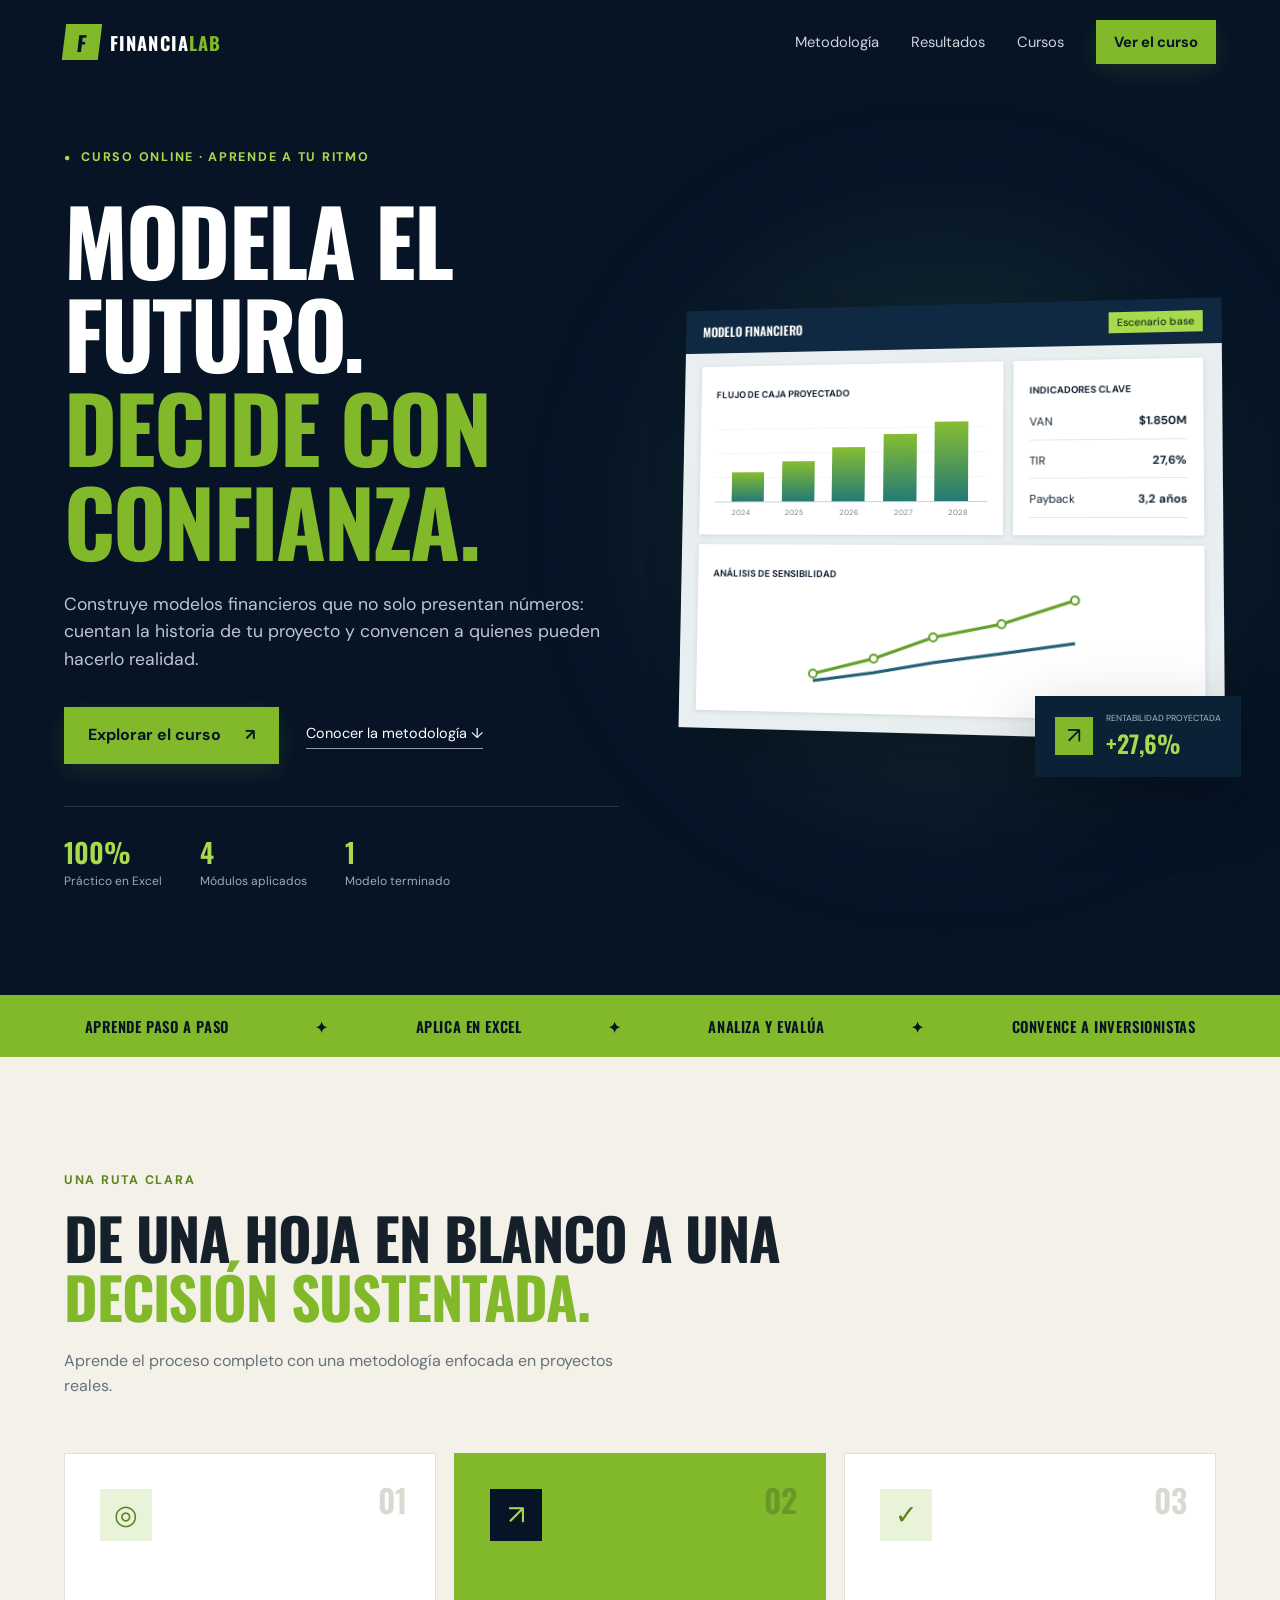
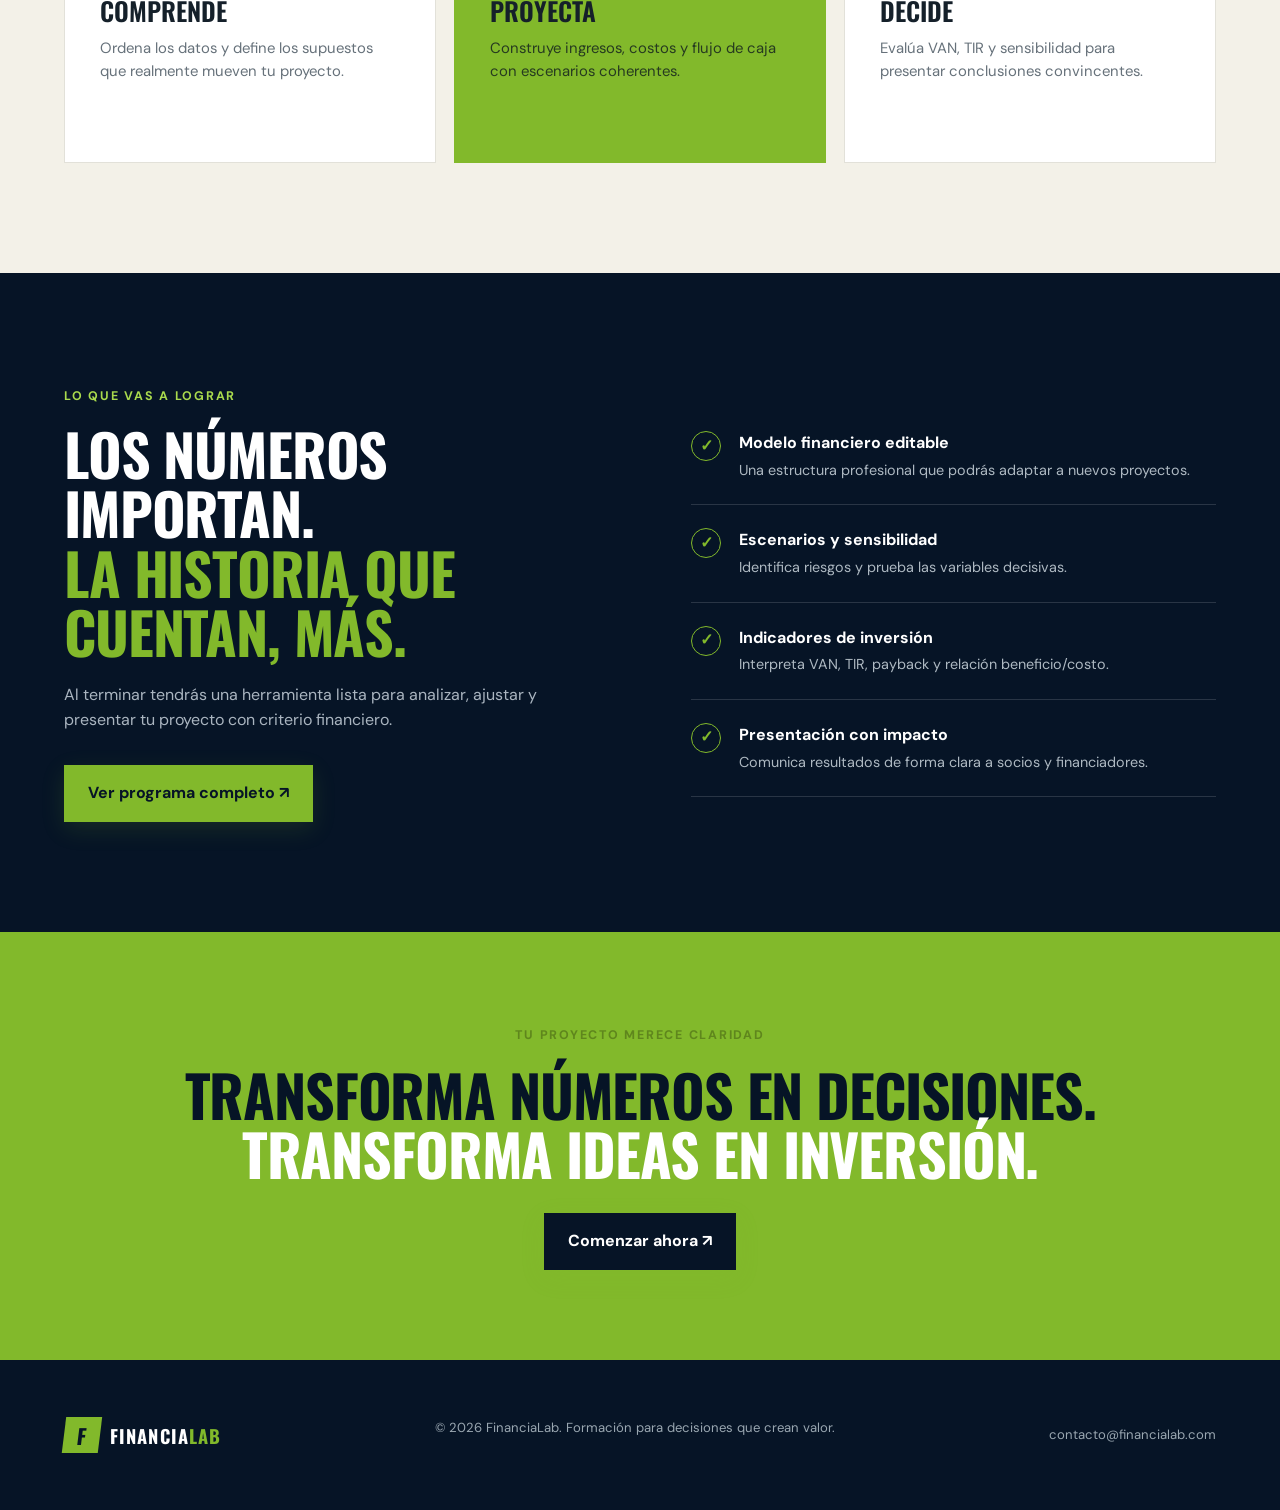
==== index.html @ f163eccc "Add files via upload" ====
<!doctype html>
<html lang="es">
<head>
  <meta charset="UTF-8">
  <meta name="viewport" content="width=device-width, initial-scale=1.0">
  <meta name="description" content="Modelación financiera para convertir ideas en decisiones de inversión.">
  <title>FinanciaLab | Modelación Financiera</title>
  <link rel="preconnect" href="https://fonts.googleapis.com">
  <link rel="preconnect" href="https://fonts.gstatic.com" crossorigin>
  <link href="https://fonts.googleapis.com/css2?family=DM+Sans:wght@400;500;600;700&family=Oswald:wght@500;600;700&display=swap" rel="stylesheet">
  <link rel="stylesheet" href="styles.css">
</head>
<body>
  <header class="site-header">
    <a class="brand" href="index.html" aria-label="FinanciaLab, inicio">
      <span class="brand-mark">F</span><span>FINANCIA<span>LAB</span></span>
    </a>
    <button class="menu-toggle" aria-label="Abrir menú" aria-expanded="false">☰</button>
    <nav class="nav-links">
      <a href="#metodo">Metodología</a>
      <a href="#resultados">Resultados</a>
      <a href="cursos.html">Cursos</a>
      <a class="button button-small" href="cursos.html">Ver el curso</a>
    </nav>
  </header>

  <main>
    <section class="hero">
      <div class="hero-copy reveal">
        <span class="eyebrow"><span>●</span> Curso online · Aprende a tu ritmo</span>
        <h1>Modela el futuro.<br><em>Decide con confianza.</em></h1>
        <p class="hero-lead">Construye modelos financieros que no solo presentan números: cuentan la historia de tu proyecto y convencen a quienes pueden hacerlo realidad.</p>
        <div class="hero-actions">
          <a class="button" href="cursos.html">Explorar el curso <span>↗</span></a>
          <a class="text-link" href="#metodo">Conocer la metodología ↓</a>
        </div>
        <div class="proof-row">
          <div><strong>100%</strong><span>Práctico en Excel</span></div>
          <div><strong>4</strong><span>Módulos aplicados</span></div>
          <div><strong>1</strong><span>Modelo terminado</span></div>
        </div>
      </div>

      <div class="hero-visual reveal">
        <div class="glow"></div>
        <div class="dashboard-card">
          <div class="dash-top"><span>MODELO FINANCIERO</span><span class="status">Escenario base</span></div>
          <div class="chart-grid">
            <article class="mini-panel">
              <small>FLUJO DE CAJA PROYECTADO</small>
              <div class="bars" aria-label="Gráfico de barras decorativo">
                <i style="--h:34%"></i><i style="--h:47%"></i><i style="--h:63%"></i><i style="--h:78%"></i><i style="--h:92%"></i>
              </div>
              <div class="years"><span>2024</span><span>2025</span><span>2026</span><span>2027</span><span>2028</span></div>
            </article>
            <article class="mini-panel metrics">
              <small>INDICADORES CLAVE</small>
              <p><span>VAN</span><b>$1.850M</b></p>
              <p><span>TIR</span><b>27,6%</b></p>
              <p><span>Payback</span><b>3,2 años</b></p>
            </article>
            <article class="mini-panel line-panel">
              <small>ANÁLISIS DE SENSIBILIDAD</small>
              <svg viewBox="0 0 280 105" role="img" aria-label="Gráfico de sensibilidad decorativo">
                <path d="M8 89 L70 73 L130 51 L198 37 L270 13"/><path class="line-two" d="M8 96 L70 87 L130 76 L198 66 L270 55"/>
                <g><circle cx="8" cy="89" r="4"/><circle cx="70" cy="73" r="4"/><circle cx="130" cy="51" r="4"/><circle cx="198" cy="37" r="4"/><circle cx="270" cy="13" r="4"/></g>
              </svg>
            </article>
          </div>
        </div>
        <div class="float-card"><span class="float-icon">↗</span><div><small>RENTABILIDAD PROYECTADA</small><strong>+27,6%</strong></div></div>
      </div>
    </section>

    <section class="ticker" aria-label="Beneficios del curso">
      <span>APRENDE PASO A PASO</span><i>✦</i><span>APLICA EN EXCEL</span><i>✦</i><span>ANALIZA Y EVALÚA</span><i>✦</i><span>CONVENCE A INVERSIONISTAS</span>
    </section>

    <section class="section method" id="metodo">
      <div class="section-heading reveal">
        <span class="eyebrow dark">Una ruta clara</span>
        <h2>De una hoja en blanco a una <em>decisión sustentada.</em></h2>
        <p>Aprende el proceso completo con una metodología enfocada en proyectos reales.</p>
      </div>
      <div class="steps">
        <article class="step-card reveal"><span>01</span><div class="step-icon">◎</div><h3>Comprende</h3><p>Ordena los datos y define los supuestos que realmente mueven tu proyecto.</p></article>
        <article class="step-card featured reveal"><span>02</span><div class="step-icon">↗</div><h3>Proyecta</h3><p>Construye ingresos, costos y flujo de caja con escenarios coherentes.</p></article>
        <article class="step-card reveal"><span>03</span><div class="step-icon">✓</div><h3>Decide</h3><p>Evalúa VAN, TIR y sensibilidad para presentar conclusiones convincentes.</p></article>
      </div>
    </section>

    <section class="section outcomes" id="resultados">
      <div class="outcomes-copy reveal">
        <span class="eyebrow">Lo que vas a lograr</span>
        <h2>Los números importan.<br><em>La historia que cuentan, más.</em></h2>
        <p>Al terminar tendrás una herramienta lista para analizar, ajustar y presentar tu proyecto con criterio financiero.</p>
        <a class="button" href="cursos.html">Ver programa completo ↗</a>
      </div>
      <div class="check-list reveal">
        <div><b>✓</b><span><strong>Modelo financiero editable</strong>Una estructura profesional que podrás adaptar a nuevos proyectos.</span></div>
        <div><b>✓</b><span><strong>Escenarios y sensibilidad</strong>Identifica riesgos y prueba las variables decisivas.</span></div>
        <div><b>✓</b><span><strong>Indicadores de inversión</strong>Interpreta VAN, TIR, payback y relación beneficio/costo.</span></div>
        <div><b>✓</b><span><strong>Presentación con impacto</strong>Comunica resultados de forma clara a socios y financiadores.</span></div>
      </div>
    </section>

    <section class="final-cta">
      <span class="eyebrow dark">Tu proyecto merece claridad</span>
      <h2>Transforma números en decisiones.<br><em>Transforma ideas en inversión.</em></h2>
      <a class="button button-dark" href="cursos.html">Comenzar ahora ↗</a>
    </section>
  </main>

  <footer><a class="brand" href="index.html"><span class="brand-mark">F</span><span>FINANCIA<span>LAB</span></span></a><p>© <span id="year"></span> FinanciaLab. Formación para decisiones que crean valor.</p><a href="mailto:contacto@financialab.com">contacto@financialab.com</a></footer>
  <script src="script.js"></script>
</body>
</html>
---- styles.css ----
:root{--navy:#061426;--navy-2:#0b2136;--green:#82b92b;--green-light:#a9da4d;--cream:#f3f1e8;--white:#fff;--muted:#aab5c0;--ink:#15202a;--line:rgba(255,255,255,.14);--shadow:0 24px 70px rgba(0,0,0,.25)}
*{box-sizing:border-box}html{scroll-behavior:smooth}body{margin:0;background:var(--navy);color:var(--white);font-family:"DM Sans",sans-serif;line-height:1.55}a{color:inherit;text-decoration:none}button{font:inherit}h1,h2,h3,p{margin-top:0}h1,h2{font-family:"Oswald",sans-serif;text-transform:uppercase;line-height:1.03;letter-spacing:-.02em}h1{font-size:clamp(3.35rem,7.1vw,7rem);margin:24px 0}h2{font-size:clamp(2.3rem,4.5vw,4.8rem);margin:16px 0 22px}h1 em,h2 em{display:inline;color:var(--green);font-style:normal}.site-header{height:84px;max-width:1440px;margin:auto;padding:0 5vw;display:flex;align-items:center;justify-content:space-between;position:relative;z-index:20}.brand{display:flex;align-items:center;gap:10px;font:700 1.15rem "Oswald";letter-spacing:.06em}.brand>span:last-child>span{color:var(--green)}.brand-mark{display:grid;place-items:center;width:36px;height:36px;background:var(--green);color:var(--navy);font-size:1.3rem;transform:skew(-7deg)}.nav-links{display:flex;align-items:center;gap:32px;font-size:.92rem}.nav-links>a:not(.button){color:#cbd3db}.nav-links>a:hover{color:var(--green-light)}.button{display:inline-flex;align-items:center;justify-content:center;gap:24px;background:var(--green);color:var(--navy);border:0;padding:16px 24px;font-weight:700;transition:.2s;box-shadow:0 7px 25px rgba(130,185,43,.14)}.button:hover{background:var(--green-light);transform:translateY(-2px)}.button-small{padding:11px 18px;gap:12px}.button-dark{background:var(--navy);color:white}.button-dark:hover{background:#102944}.menu-toggle{display:none;border:0;background:transparent;color:white;font-size:1.6rem}.hero{min-height:720px;max-width:1440px;margin:auto;padding:60px 5vw 105px;display:grid;grid-template-columns:1.02fr .98fr;align-items:center;gap:5vw;overflow:hidden}.hero-copy{position:relative;z-index:2}.eyebrow{display:inline-flex;align-items:center;gap:9px;color:var(--green-light);font-size:.78rem;font-weight:700;letter-spacing:.14em;text-transform:uppercase}.eyebrow span{font-size:.65rem}.eyebrow.dark{color:#5f861d}.hero-lead{max-width:650px;color:#bdc6cf;font-size:1.1rem}.hero-actions{display:flex;align-items:center;gap:27px;margin:34px 0 42px}.text-link{font-size:.9rem;border-bottom:1px solid #8e9aa5;padding-bottom:4px}.proof-row{display:flex;gap:38px;border-top:1px solid var(--line);padding-top:25px}.proof-row div{display:flex;flex-direction:column}.proof-row strong{font:600 1.7rem "Oswald";color:var(--green-light)}.proof-row span{color:#9eabb6;font-size:.75rem}.hero-visual{position:relative;min-height:570px;display:flex;align-items:center}.glow{position:absolute;width:520px;height:520px;border-radius:50%;background:rgba(66,121,97,.2);filter:blur(80px)}.dashboard-card{width:110%;margin-left:-2%;padding:18px;background:#e9eef0;color:#152434;box-shadow:var(--shadow);transform:perspective(1000px) rotateY(-7deg) rotateX(3deg);position:relative}.dash-top{display:flex;justify-content:space-between;align-items:center;background:#102942;color:white;margin:-18px -18px 14px;padding:12px 18px;font:600 .8rem "Oswald"}.status{font:500 .65rem "DM Sans";color:#173218;background:var(--green-light);padding:4px 8px}.chart-grid{display:grid;grid-template-columns:1.35fr .8fr;gap:10px}.mini-panel{background:white;padding:16px;min-height:165px;box-shadow:0 1px 5px #ccd5d9}.mini-panel small{font-size:.61rem;font-weight:700}.bars{height:100px;border-bottom:1px solid #cad2d5;display:flex;align-items:end;justify-content:space-around;padding:12px 9px 0;background:repeating-linear-gradient(to bottom,#fff 0,#fff 24px,#e9edef 25px)}.bars i{display:block;width:13%;height:var(--h);background:linear-gradient(#86bd31,#247a75)}.years{display:flex;justify-content:space-around;color:#73808a;font-size:.48rem;margin-top:5px}.metrics p{display:flex;justify-content:space-between;border-bottom:1px solid #e3e7e9;margin:12px 0 0;padding-bottom:8px;font-size:.72rem}.line-panel{grid-column:1/-1;min-height:145px}.line-panel svg{width:100%;height:105px}.line-panel path{fill:none;stroke:#65a12b;stroke-width:3}.line-panel .line-two{stroke:#245e78}.line-panel circle{fill:white;stroke:#65a12b;stroke-width:2}.float-card{position:absolute;right:-25px;bottom:25px;background:var(--navy-2);padding:16px 20px;display:flex;gap:13px;align-items:center;box-shadow:var(--shadow)}.float-icon{display:grid;place-items:center;width:38px;height:38px;background:var(--green);color:var(--navy);font-size:1.4rem}.float-card div{display:flex;flex-direction:column}.float-card small{font-size:.55rem;color:#aab7c0}.float-card strong{font:600 1.5rem "Oswald";color:var(--green-light)}.ticker{background:var(--green);color:var(--navy);padding:20px 4vw;display:flex;justify-content:space-around;gap:20px;font:600 .92rem "Oswald";letter-spacing:.04em}.ticker i{font-style:normal}.section{padding:110px max(5vw,calc((100vw - 1300px)/2));}.method{background:var(--cream);color:var(--ink)}.section-heading{max-width:780px}.section-heading>p{max-width:570px;color:#66717a}.steps{display:grid;grid-template-columns:repeat(3,1fr);gap:18px;margin-top:55px}.step-card{position:relative;background:white;padding:35px;min-height:310px;border:1px solid #e2e1d9}.step-card>span{position:absolute;right:28px;top:22px;font:600 2rem "Oswald";color:#d8d9d1}.step-icon{display:grid;place-items:center;width:52px;height:52px;background:#e9f3d9;color:#59851b;font-size:1.7rem;margin-bottom:50px}.step-card h3{font:600 1.6rem "Oswald";text-transform:uppercase;margin-bottom:8px}.step-card p{color:#66717a;font-size:.93rem}.step-card.featured{background:var(--green);transform:translateY(-15px);border-color:var(--green)}.step-card.featured .step-icon{background:var(--navy);color:var(--green-light)}.step-card.featured p{color:#263a20}.step-card.featured>span{color:rgba(6,20,38,.2)}.outcomes{display:grid;grid-template-columns:1fr 1fr;gap:8vw;align-items:center}.outcomes-copy p{color:#aab5c0;max-width:580px;margin-bottom:32px}.check-list>div{display:flex;gap:18px;padding:23px 0;border-bottom:1px solid var(--line)}.check-list b{display:grid;place-items:center;flex:0 0 30px;height:30px;border:1px solid var(--green);border-radius:50%;color:var(--green)}.check-list span{display:flex;flex-direction:column;color:#aeb9c2;font-size:.9rem}.check-list strong{color:white;font-size:1rem;margin-bottom:3px}.final-cta{text-align:center;background:var(--green);color:var(--navy);padding:90px 5vw}.final-cta h2{margin:18px auto 30px}.final-cta h2 em{color:white}footer{max-width:1440px;margin:auto;min-height:150px;padding:45px 5vw;display:flex;align-items:center;justify-content:space-between;color:#9aa7b1;font-size:.82rem}footer .brand{color:white}.course-hero{max-width:1440px;margin:auto;padding:75px 5vw 100px;display:grid;grid-template-columns:1fr 390px;gap:7vw;align-items:center}.course-intro h1{font-size:clamp(3rem,5.6vw,5.8rem)}.breadcrumb{font-size:.65rem;letter-spacing:.1em;color:#7f909e;margin:25px 0}.course-meta{display:flex;gap:25px;border-top:1px solid var(--line);margin-top:35px;padding-top:25px;color:#c0cad2;font-size:.82rem}.enroll-card{background:white;color:var(--ink);box-shadow:var(--shadow)}.course-cover{height:270px;background:linear-gradient(140deg,#0b2136,#071525);padding:25px;color:white;position:relative;overflow:hidden}.course-cover>span{font-size:.65rem;color:var(--green-light);letter-spacing:.12em}.course-cover>b{position:absolute;left:25px;bottom:25px;font:600 2rem/1.05 "Oswald";text-transform:uppercase}.cover-chart{position:absolute;right:20px;bottom:0;width:160px;height:180px;display:flex;align-items:end;gap:9px;opacity:.55;transform:skewY(-12deg)}.cover-chart i{display:block;width:21px;background:var(--green)}.cover-chart i:nth-child(1){height:30%}.cover-chart i:nth-child(2){height:45%}.cover-chart i:nth-child(3){height:58%}.cover-chart i:nth-child(4){height:75%}.cover-chart i:nth-child(5){height:94%}.enroll-body{padding:27px}.enroll-body>small{font-size:.64rem;color:#78838b;font-weight:700}.price{display:flex;justify-content:space-between;align-items:end;margin:6px 0 22px}.price strong{font:600 2.2rem "Oswald"}.price span{font-size:.75rem;color:#7c878f}.button.full{width:100%}.enroll-body>p{text-align:center;color:#7d878e;font-size:.72rem;margin:15px 0 0}.course-body{background:var(--cream);color:var(--ink);padding:110px max(5vw,calc((100vw - 1300px)/2));display:grid;grid-template-columns:minmax(0,1fr) 340px;gap:8vw}.content-block{margin-bottom:90px}.content-block>p{color:#626d74;max-width:720px;font-size:1.03rem}.accordion{margin-top:38px;border-top:1px solid #ced1ca}.module{border-bottom:1px solid #ced1ca}.module button{width:100%;padding:23px 5px;border:0;background:transparent;color:var(--ink);display:flex;justify-content:space-between;align-items:center;text-align:left;cursor:pointer}.module button>span{display:flex;align-items:center;gap:22px}.module button b{font:600 1.3rem "Oswald";color:#79aa2a}.module button i{display:flex;flex-direction:column;font-style:normal;font-weight:700}.module button small{font-weight:400;color:#7a858a;margin-top:3px}.module button>strong{font-size:1.5rem;color:#6e7a80}.module-content{display:none;padding:0 15px 24px 57px;color:#647078;font-size:.9rem}.module-content ul{padding-left:18px}.module.open .module-content{display:block}.module.open button>strong{transform:rotate(45deg)}.includes{align-self:start;position:sticky;top:30px;background:white;border-top:4px solid var(--green);padding:30px}.includes h3{font:600 1.55rem "Oswald";text-transform:uppercase;margin:13px 0 23px}.includes ul{list-style:none;margin:0;padding:0}.includes li{border-bottom:1px solid #e2e4df;padding:14px 0;font-size:.86rem}.includes li b{display:inline-block;width:30px;color:#6f9e25;font-size:1rem}.teacher{display:flex;align-items:center;gap:13px;margin-top:25px}.avatar{width:46px;height:46px;border-radius:50%;display:grid;place-items:center;background:var(--navy);color:var(--green);font:600 1rem "Oswald"}.teacher p{display:flex;flex-direction:column;margin:0}.teacher small{font-size:.55rem;color:#879097}.teacher strong{font-size:.85rem}.teacher span{font-size:.67rem;color:#7d878d}.reveal{opacity:0;transform:translateY(18px);transition:opacity .7s,transform .7s}.reveal.visible{opacity:1;transform:none}
@media(max-width:900px){.nav-links{display:none;position:absolute;top:75px;left:5vw;right:5vw;background:#10253a;padding:22px;flex-direction:column;align-items:stretch}.nav-links.open{display:flex}.menu-toggle{display:block}.hero,.outcomes,.course-hero,.course-body{grid-template-columns:1fr}.hero{padding-top:45px}.hero-visual{min-height:500px}.course-hero{padding-top:40px}.enroll-card{max-width:470px}.course-body{gap:20px}.includes{position:static}.steps{grid-template-columns:1fr}.step-card.featured{transform:none}.ticker{overflow:auto;justify-content:flex-start;white-space:nowrap}.ticker span{margin-right:25px}.ticker i{display:none}}
@media(max-width:600px){.site-header{height:70px}h1{font-size:3.1rem}.hero{padding-bottom:70px}.hero-actions{align-items:flex-start;flex-direction:column}.proof-row{gap:18px;justify-content:space-between}.dashboard-card{width:105%;margin-left:0;padding:10px}.dash-top{margin:-10px -10px 10px}.hero-visual{min-height:420px}.float-card{right:0;bottom:0}.chart-grid{grid-template-columns:1fr 1fr}.mini-panel{padding:9px}.section{padding:75px 6vw}.outcomes{gap:40px}.course-meta{flex-wrap:wrap;gap:12px 22px}.course-body{padding:75px 6vw}.module button>span{gap:12px}.module button i{font-size:.85rem}.module-content{padding-left:42px}.final-cta{padding:70px 5vw}footer{flex-direction:column;gap:20px;text-align:center}}
@media(prefers-reduced-motion:reduce){html{scroll-behavior:auto}.reveal{opacity:1;transform:none;transition:none}}
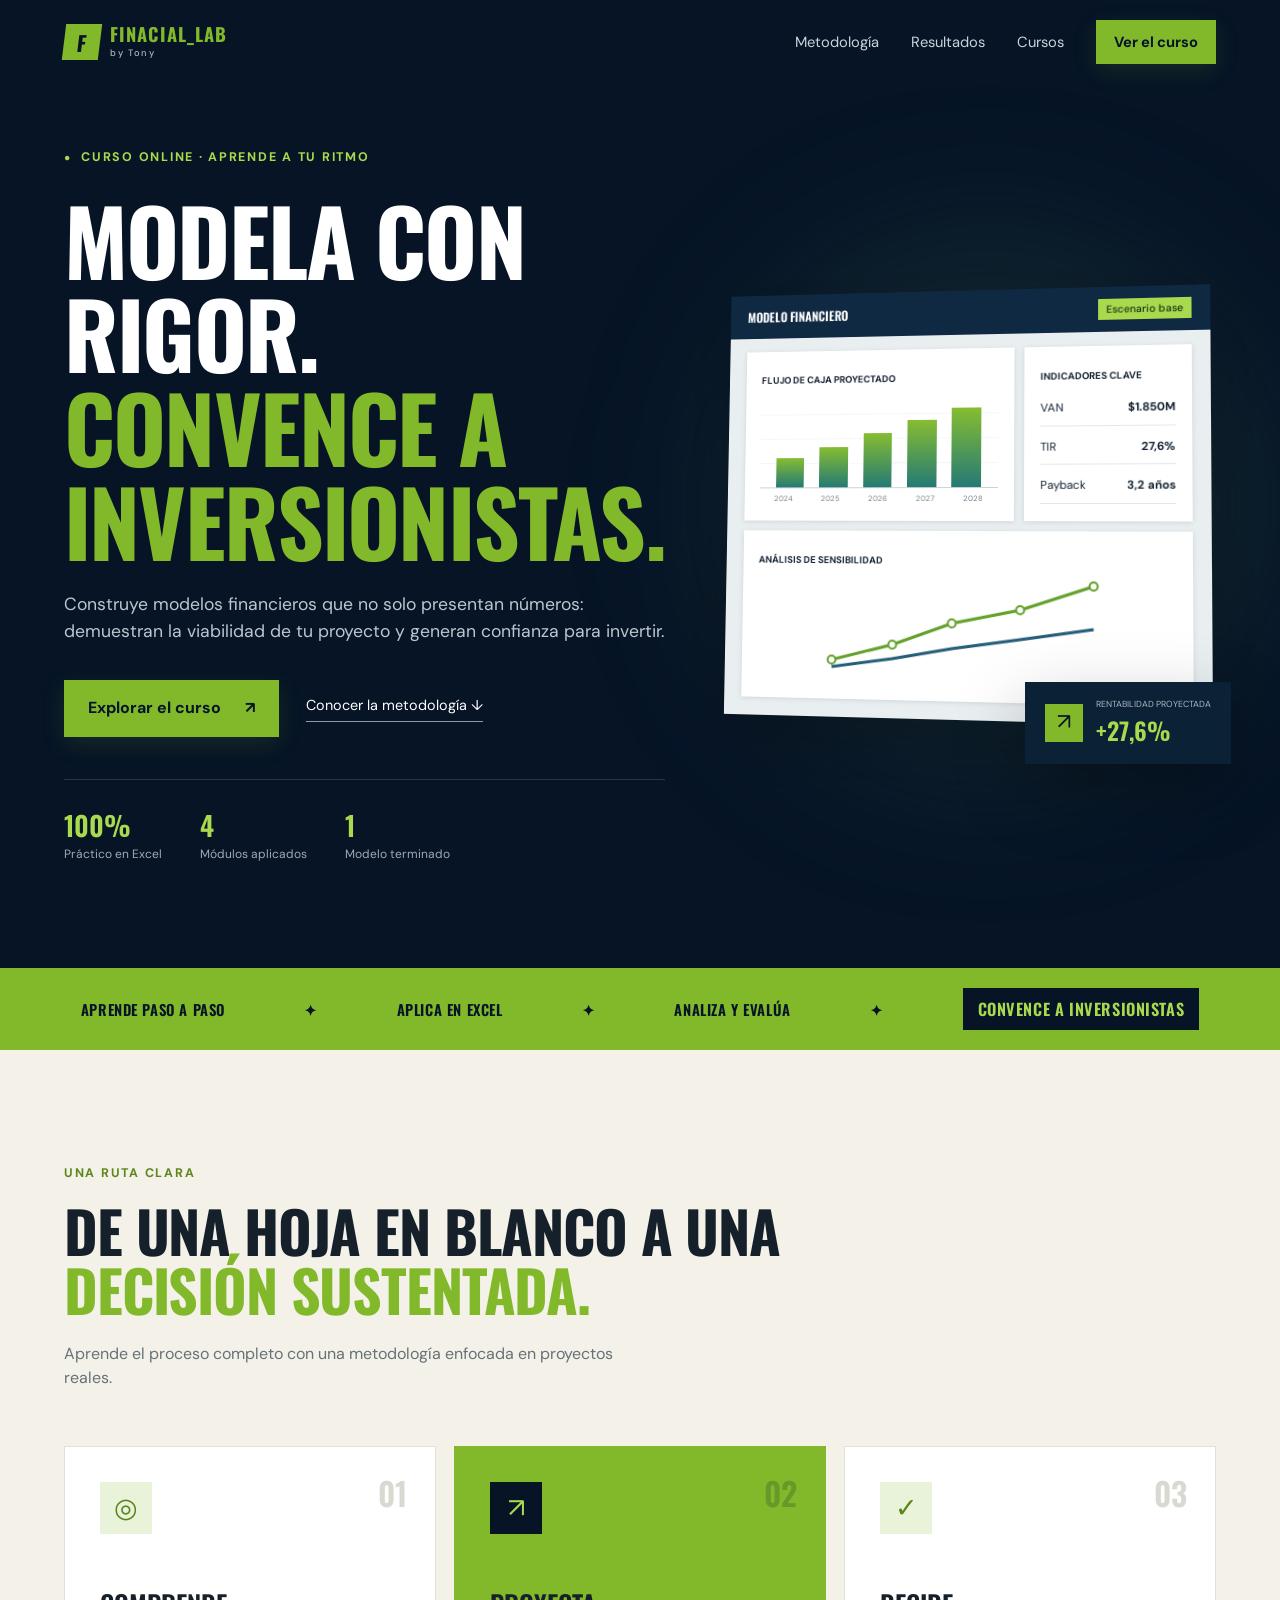
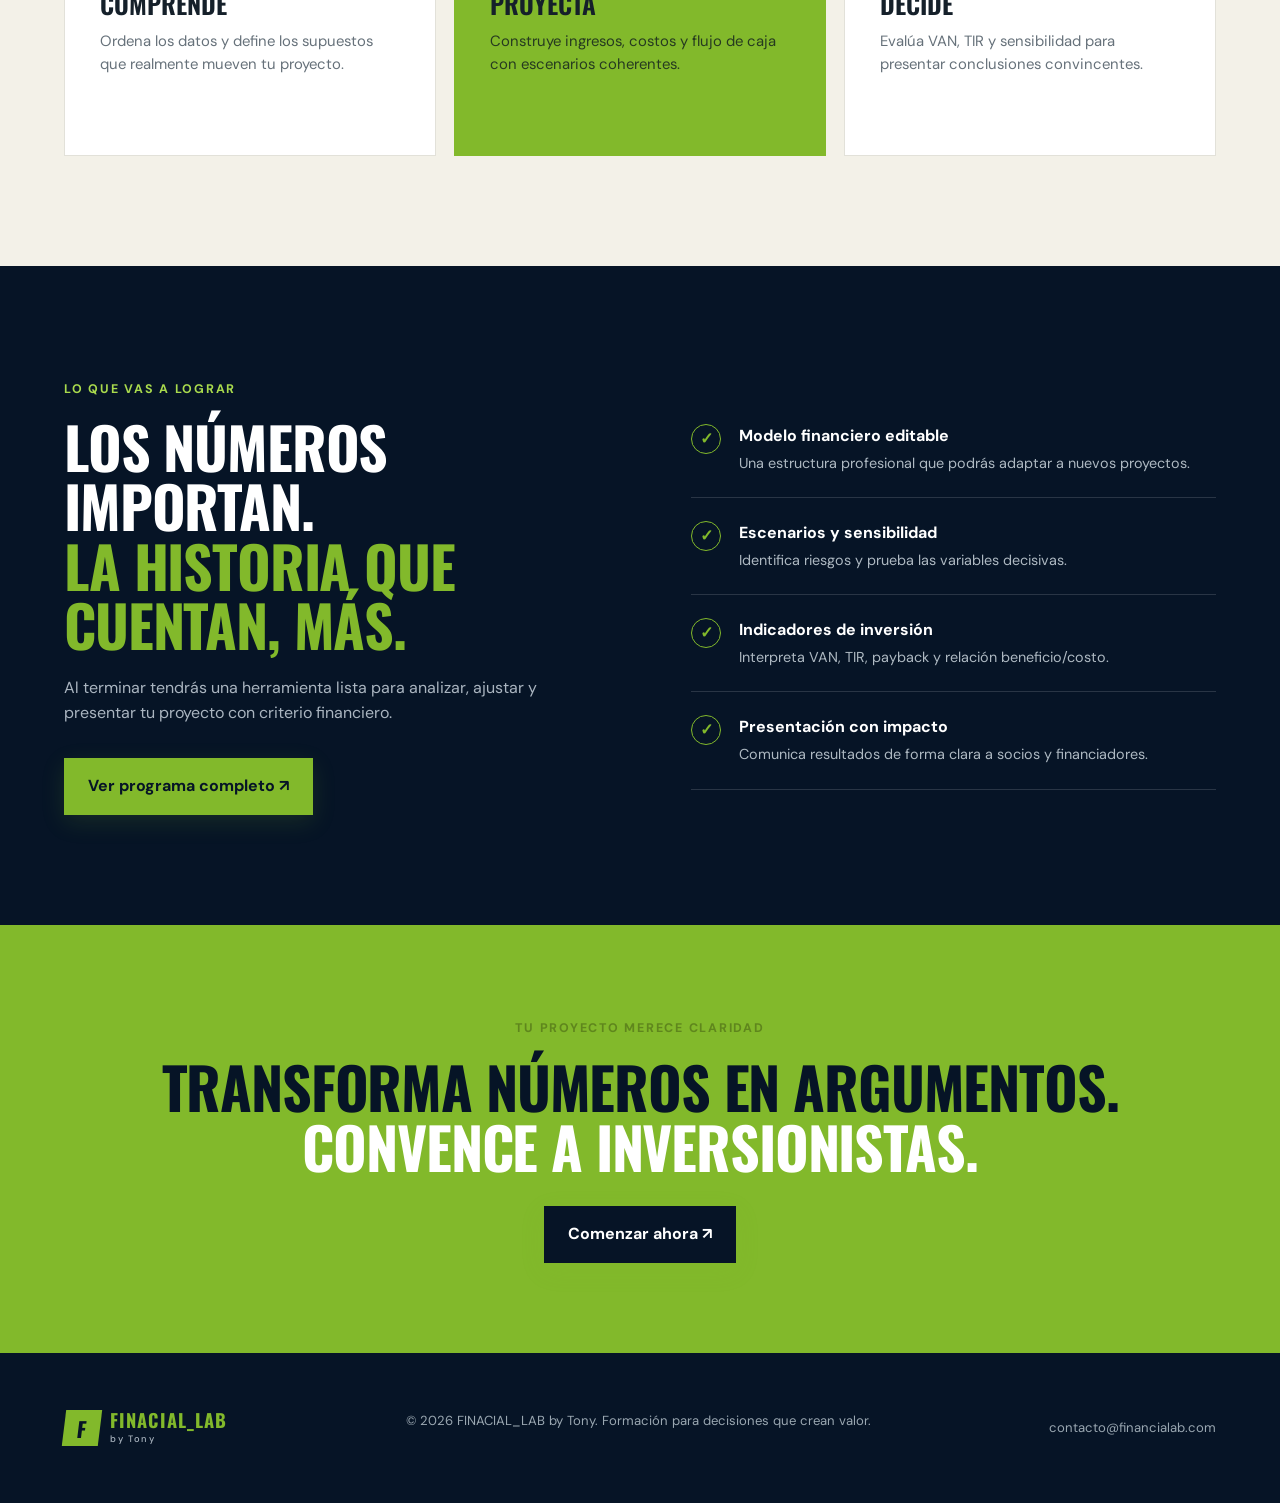
==== commit 5877e56a: "Add files via upload" ====
--- a/index.html
+++ b/index.html
@@ -4,7 +4,7 @@
   <meta charset="UTF-8">
   <meta name="viewport" content="width=device-width, initial-scale=1.0">
   <meta name="description" content="Modelación financiera para convertir ideas en decisiones de inversión.">
-  <title>FinanciaLab | Modelación Financiera</title>
+  <title>FINACIAL_LAB by Tony | Modelación Financiera</title>
   <link rel="preconnect" href="https://fonts.googleapis.com">
   <link rel="preconnect" href="https://fonts.gstatic.com" crossorigin>
   <link href="https://fonts.googleapis.com/css2?family=DM+Sans:wght@400;500;600;700&family=Oswald:wght@500;600;700&display=swap" rel="stylesheet">
@@ -12,8 +12,8 @@
 </head>
 <body>
   <header class="site-header">
-    <a class="brand" href="index.html" aria-label="FinanciaLab, inicio">
-      <span class="brand-mark">F</span><span>FINANCIA<span>LAB</span></span>
+    <a class="brand" href="index.html" aria-label="FINACIAL LAB by Tony, inicio">
+      <span class="brand-mark">F</span><span class="brand-copy"><span class="brand-name">FINACIAL_<em>LAB</em></span><small>by Tony</small></span>
     </a>
     <button class="menu-toggle" aria-label="Abrir menú" aria-expanded="false">☰</button>
     <nav class="nav-links">
@@ -28,8 +28,8 @@
     <section class="hero">
       <div class="hero-copy reveal">
         <span class="eyebrow"><span>●</span> Curso online · Aprende a tu ritmo</span>
-        <h1>Modela el futuro.<br><em>Decide con confianza.</em></h1>
-        <p class="hero-lead">Construye modelos financieros que no solo presentan números: cuentan la historia de tu proyecto y convencen a quienes pueden hacerlo realidad.</p>
+        <h1>Modela con rigor.<br><em>Convence a inversionistas.</em></h1>
+        <p class="hero-lead">Construye modelos financieros que no solo presentan números: demuestran la viabilidad de tu proyecto y generan confianza para invertir.</p>
         <div class="hero-actions">
           <a class="button" href="cursos.html">Explorar el curso <span>↗</span></a>
           <a class="text-link" href="#metodo">Conocer la metodología ↓</a>
@@ -73,7 +73,7 @@
     </section>
 
     <section class="ticker" aria-label="Beneficios del curso">
-      <span>APRENDE PASO A PASO</span><i>✦</i><span>APLICA EN EXCEL</span><i>✦</i><span>ANALIZA Y EVALÚA</span><i>✦</i><span>CONVENCE A INVERSIONISTAS</span>
+      <span>APRENDE PASO A PASO</span><i>✦</i><span>APLICA EN EXCEL</span><i>✦</i><span>ANALIZA Y EVALÚA</span><i>✦</i><span class="ticker-focus">CONVENCE A INVERSIONISTAS</span>
     </section>
 
     <section class="section method" id="metodo">
@@ -106,12 +106,12 @@
 
     <section class="final-cta">
       <span class="eyebrow dark">Tu proyecto merece claridad</span>
-      <h2>Transforma números en decisiones.<br><em>Transforma ideas en inversión.</em></h2>
+      <h2>Transforma números en argumentos.<br><em>Convence a inversionistas.</em></h2>
       <a class="button button-dark" href="cursos.html">Comenzar ahora ↗</a>
     </section>
   </main>
 
-  <footer><a class="brand" href="index.html"><span class="brand-mark">F</span><span>FINANCIA<span>LAB</span></span></a><p>© <span id="year"></span> FinanciaLab. Formación para decisiones que crean valor.</p><a href="mailto:contacto@financialab.com">contacto@financialab.com</a></footer>
+  <footer><a class="brand" href="index.html"><span class="brand-mark">F</span><span class="brand-copy"><span class="brand-name">FINACIAL_<em>LAB</em></span><small>by Tony</small></span></a><p>© <span id="year"></span> FINACIAL_LAB by Tony. Formación para decisiones que crean valor.</p><a href="mailto:contacto@financialab.com">contacto@financialab.com</a></footer>
   <script src="script.js"></script>
 </body>
 </html>
--- a/styles.css
+++ b/styles.css
@@ -3,3 +3,11 @@
 @media(max-width:900px){.nav-links{display:none;position:absolute;top:75px;left:5vw;right:5vw;background:#10253a;padding:22px;flex-direction:column;align-items:stretch}.nav-links.open{display:flex}.menu-toggle{display:block}.hero,.outcomes,.course-hero,.course-body{grid-template-columns:1fr}.hero{padding-top:45px}.hero-visual{min-height:500px}.course-hero{padding-top:40px}.enroll-card{max-width:470px}.course-body{gap:20px}.includes{position:static}.steps{grid-template-columns:1fr}.step-card.featured{transform:none}.ticker{overflow:auto;justify-content:flex-start;white-space:nowrap}.ticker span{margin-right:25px}.ticker i{display:none}}
 @media(max-width:600px){.site-header{height:70px}h1{font-size:3.1rem}.hero{padding-bottom:70px}.hero-actions{align-items:flex-start;flex-direction:column}.proof-row{gap:18px;justify-content:space-between}.dashboard-card{width:105%;margin-left:0;padding:10px}.dash-top{margin:-10px -10px 10px}.hero-visual{min-height:420px}.float-card{right:0;bottom:0}.chart-grid{grid-template-columns:1fr 1fr}.mini-panel{padding:9px}.section{padding:75px 6vw}.outcomes{gap:40px}.course-meta{flex-wrap:wrap;gap:12px 22px}.course-body{padding:75px 6vw}.module button>span{gap:12px}.module button i{font-size:.85rem}.module-content{padding-left:42px}.final-cta{padding:70px 5vw}footer{flex-direction:column;gap:20px;text-align:center}}
 @media(prefers-reduced-motion:reduce){html{scroll-behavior:auto}.reveal{opacity:1;transform:none;transition:none}}
+
+/* Identidad FINACIAL_LAB by Tony */
+.brand-copy{display:flex;flex-direction:column;line-height:1}
+.brand-name{white-space:nowrap}
+.brand-name em{color:var(--green);font-style:normal}
+.brand-copy small{margin-top:4px;color:#aab5c0;font:500 .58rem "DM Sans";letter-spacing:.18em;text-transform:none}
+.ticker{align-items:center}
+.ticker-focus{background:var(--navy);color:var(--green-light);padding:9px 15px;font-size:1.02rem}
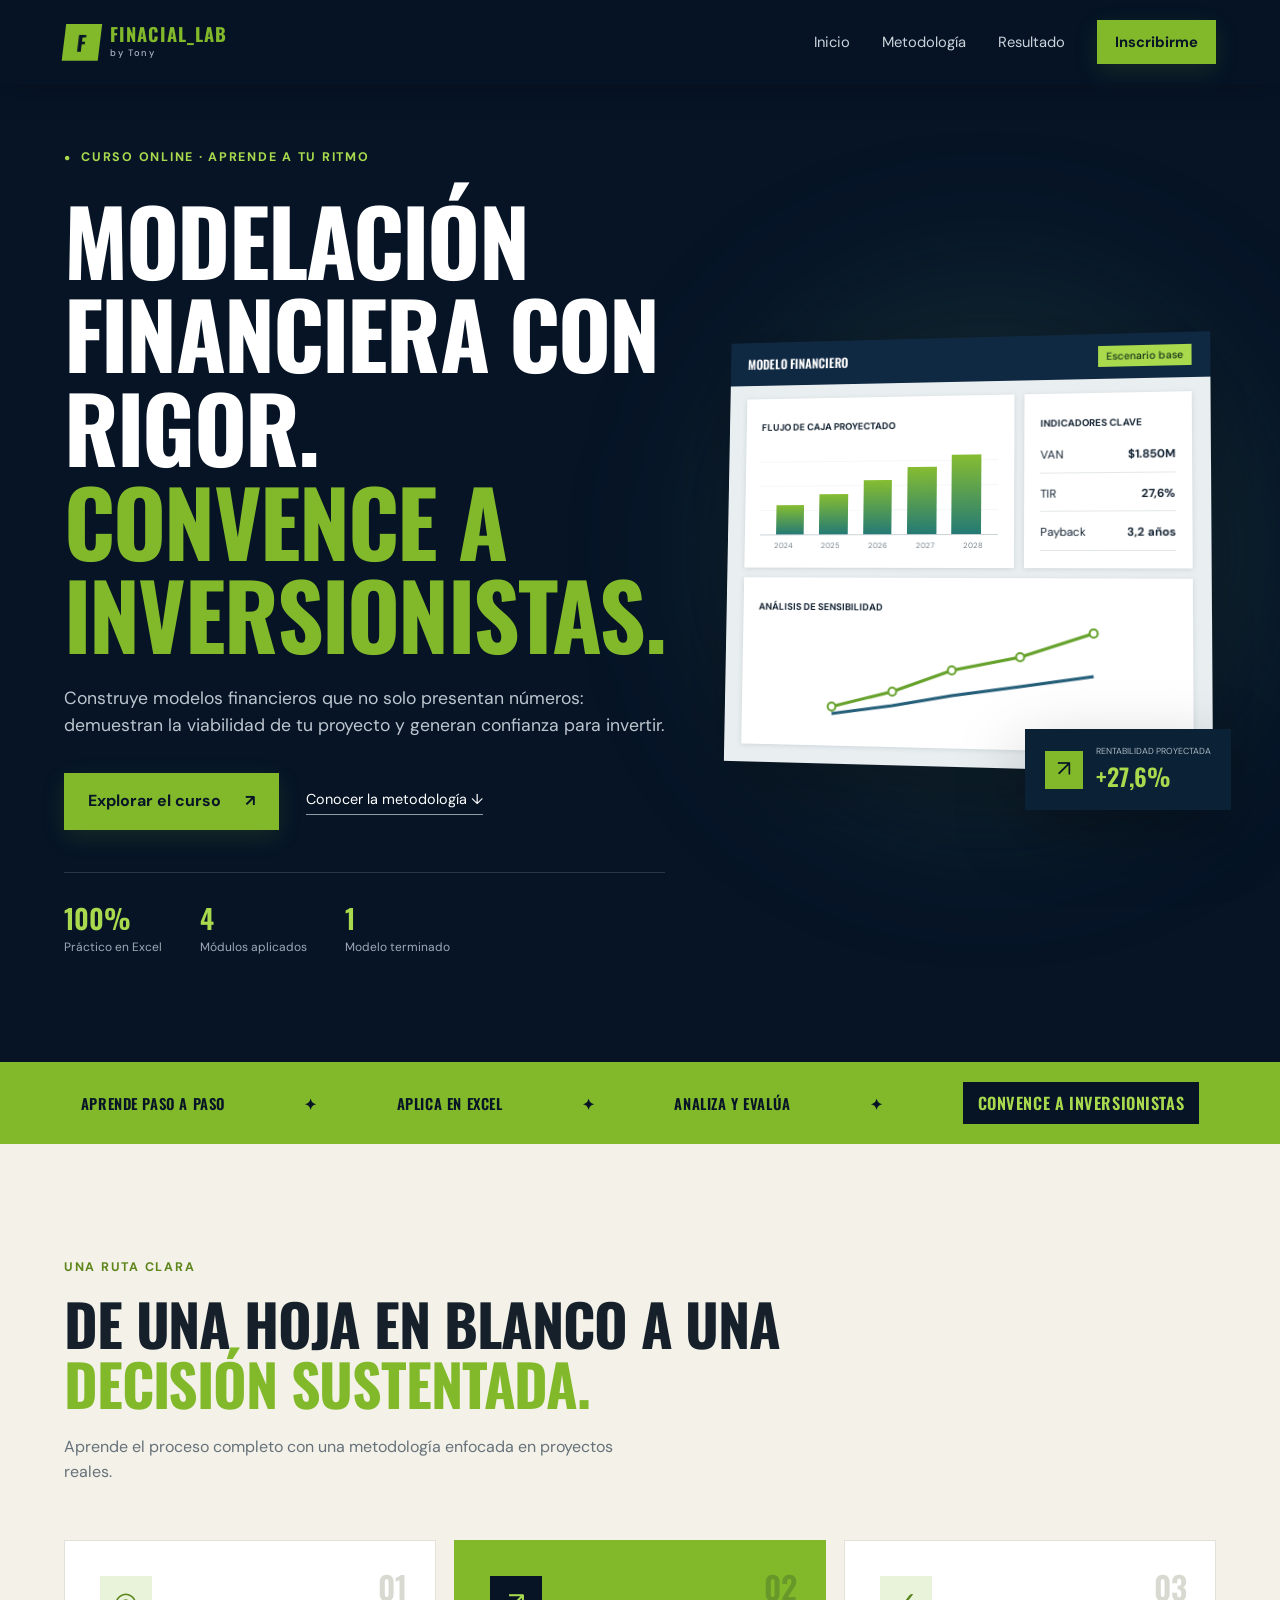
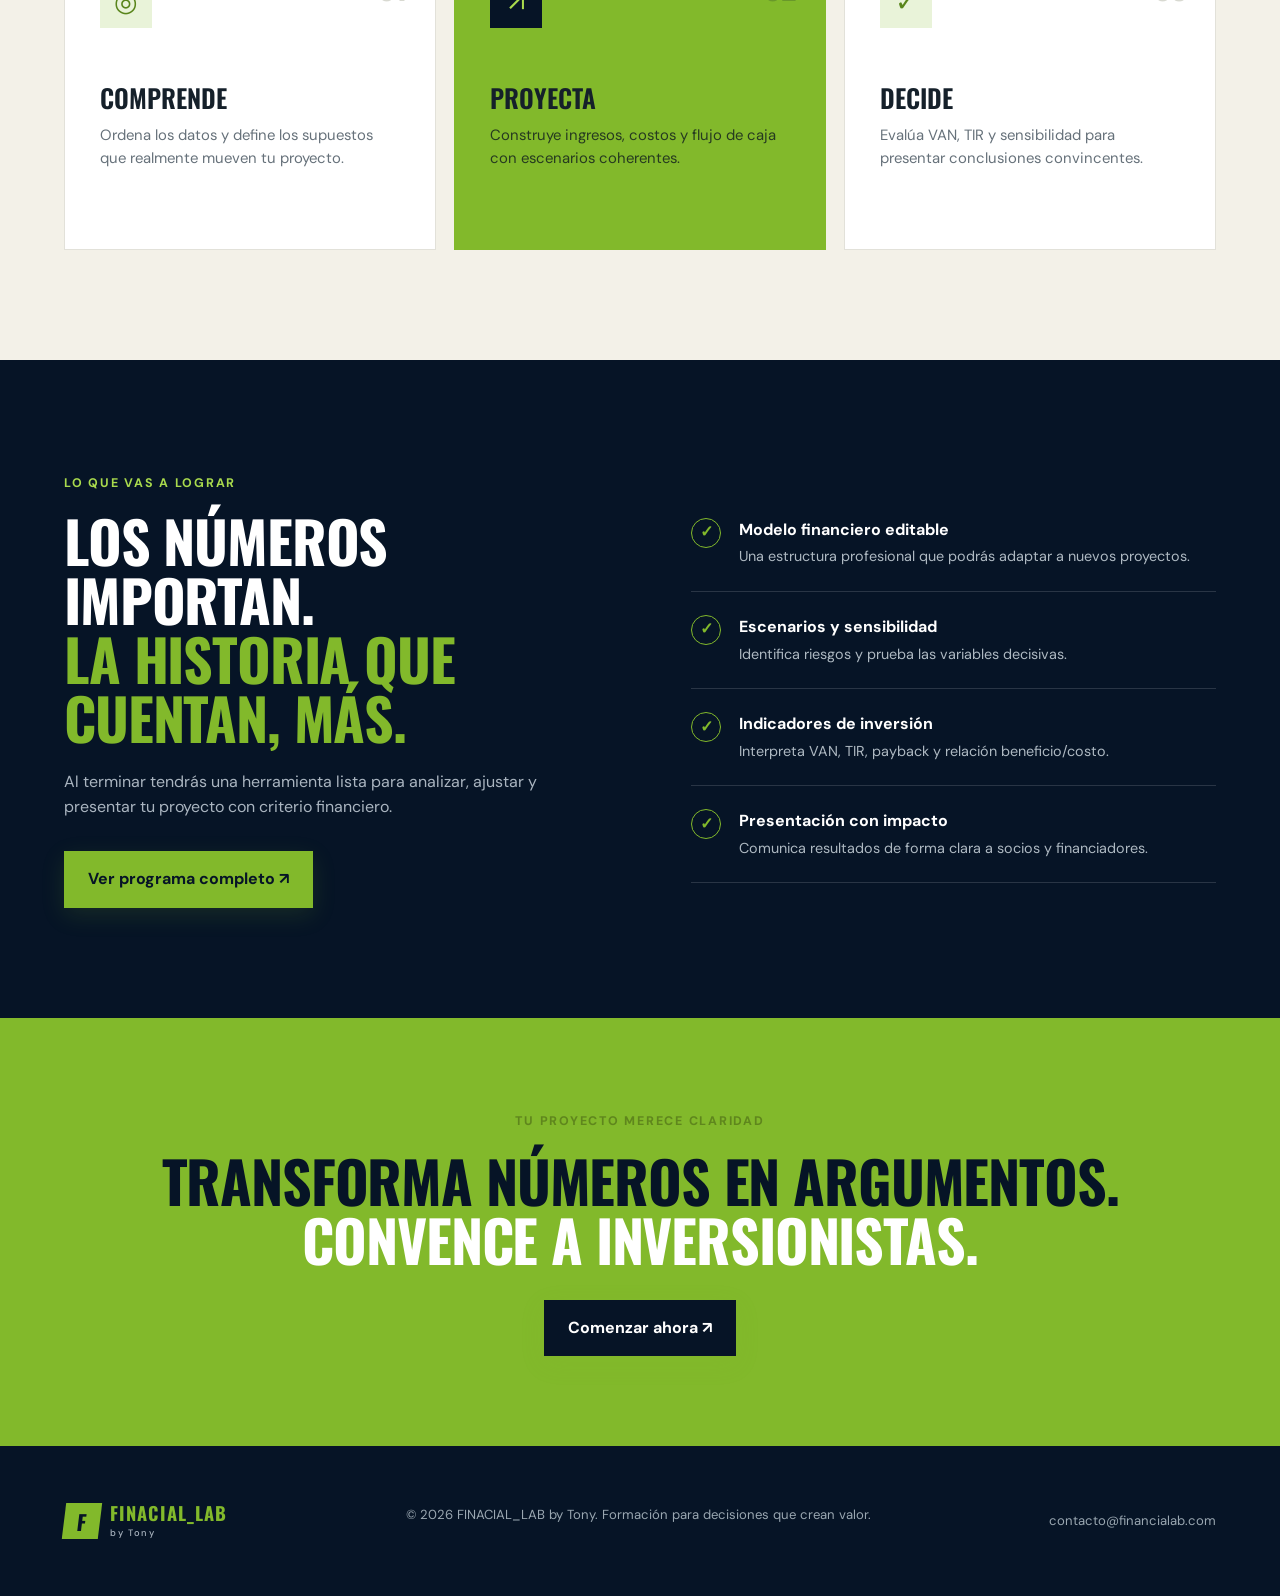
==== commit ef0c8b09: "Add files via upload" ====
--- a/index.html
+++ b/index.html
@@ -10,17 +10,16 @@
   <link href="https://fonts.googleapis.com/css2?family=DM+Sans:wght@400;500;600;700&family=Oswald:wght@500;600;700&display=swap" rel="stylesheet">
   <link rel="stylesheet" href="styles.css">
 </head>
-<body>
+<body id="inicio">
   <header class="site-header">
     <a class="brand" href="index.html" aria-label="FINACIAL LAB by Tony, inicio">
       <span class="brand-mark">F</span><span class="brand-copy"><span class="brand-name">FINACIAL_<em>LAB</em></span><small>by Tony</small></span>
     </a>
-    <button class="menu-toggle" aria-label="Abrir menú" aria-expanded="false">☰</button>
     <nav class="nav-links">
+      <a href="#inicio">Inicio</a>
       <a href="#metodo">Metodología</a>
-      <a href="#resultados">Resultados</a>
-      <a href="cursos.html">Cursos</a>
-      <a class="button button-small" href="cursos.html">Ver el curso</a>
+      <a href="#resultados">Resultado</a>
+      <a class="button button-small" href="cursos.html#inscripcion">Inscribirme</a>
     </nav>
   </header>
 
@@ -28,7 +27,7 @@
     <section class="hero">
       <div class="hero-copy reveal">
         <span class="eyebrow"><span>●</span> Curso online · Aprende a tu ritmo</span>
-        <h1>Modela con rigor.<br><em>Convence a inversionistas.</em></h1>
+        <h1>Modelación financiera con rigor.<br><em>Convence a inversionistas.</em></h1>
         <p class="hero-lead">Construye modelos financieros que no solo presentan números: demuestran la viabilidad de tu proyecto y generan confianza para invertir.</p>
         <div class="hero-actions">
           <a class="button" href="cursos.html">Explorar el curso <span>↗</span></a>
--- a/styles.css
+++ b/styles.css
@@ -11,3 +11,12 @@
 .brand-copy small{margin-top:4px;color:#aab5c0;font:500 .58rem "DM Sans";letter-spacing:.18em;text-transform:none}
 .ticker{align-items:center}
 .ticker-focus{background:var(--navy);color:var(--green-light);padding:9px 15px;font-size:1.02rem}
+
+/* Navegación fija y siempre visible */
+body{padding-top:84px}
+.site-header{position:fixed;top:0;left:0;right:0;width:100%;max-width:none;height:84px;background:rgba(6,20,38,.97);backdrop-filter:blur(12px);box-shadow:0 8px 30px rgba(0,0,0,.18);z-index:999;padding-left:max(5vw,calc((100vw - 1300px)/2));padding-right:max(5vw,calc((100vw - 1300px)/2))}
+.menu-toggle{display:none!important}
+.nav-links{display:flex!important}
+section[id],body[id],aside[id]{scroll-margin-top:100px}
+@media(max-width:700px){body{padding-top:72px}.site-header{height:72px;padding:0 12px}.brand-mark{width:29px;height:29px}.brand-name{font-size:.82rem}.brand-copy small{font-size:.48rem}.nav-links{position:static;background:transparent;padding:0;flex-direction:row;align-items:center;gap:9px}.nav-links a{font-size:.65rem;white-space:nowrap}.nav-links .button{padding:8px 10px}.site-header .brand{gap:6px}section[id],body[id],aside[id]{scroll-margin-top:86px}}
+@media(max-width:460px){.site-header{padding:0 7px}.brand-mark{display:none}.brand-name{font-size:.68rem}.brand-copy small{font-size:.42rem}.nav-links{gap:6px}.nav-links a{font-size:.57rem}.nav-links .button{padding:7px}}
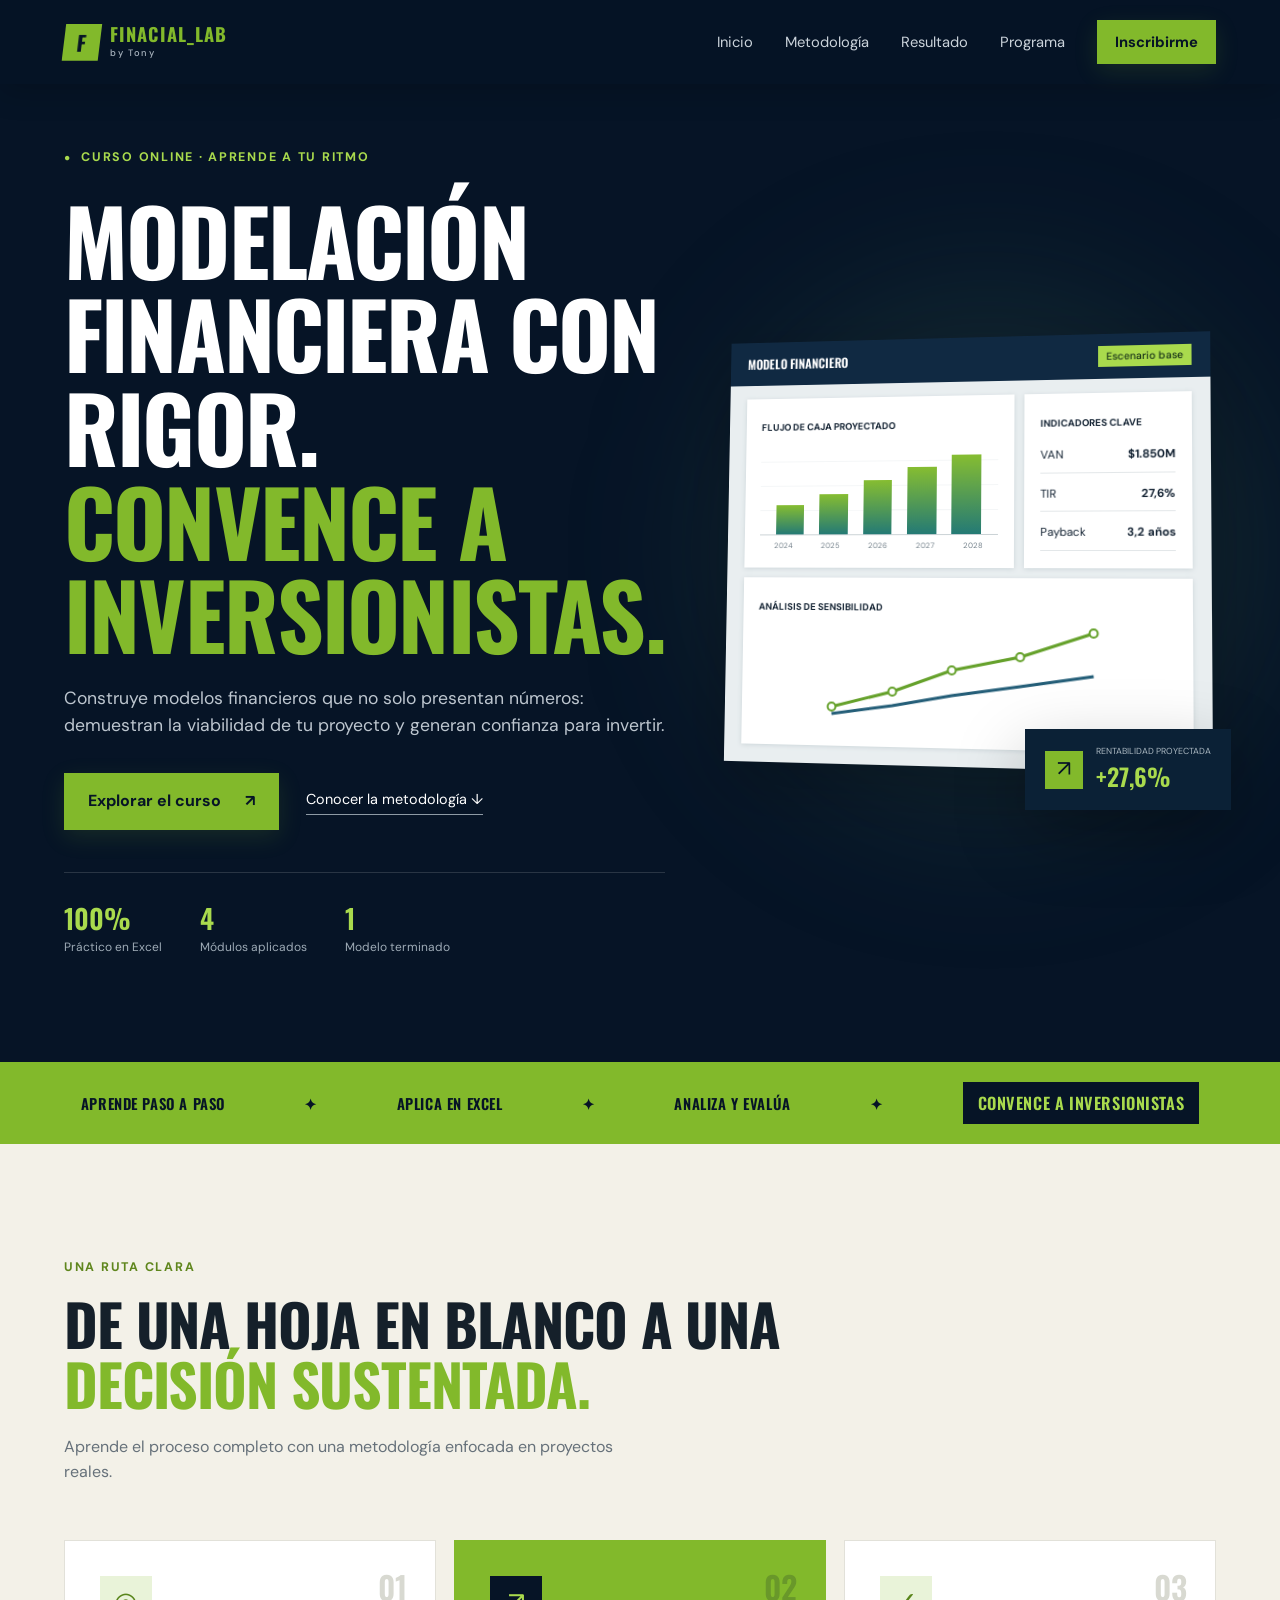
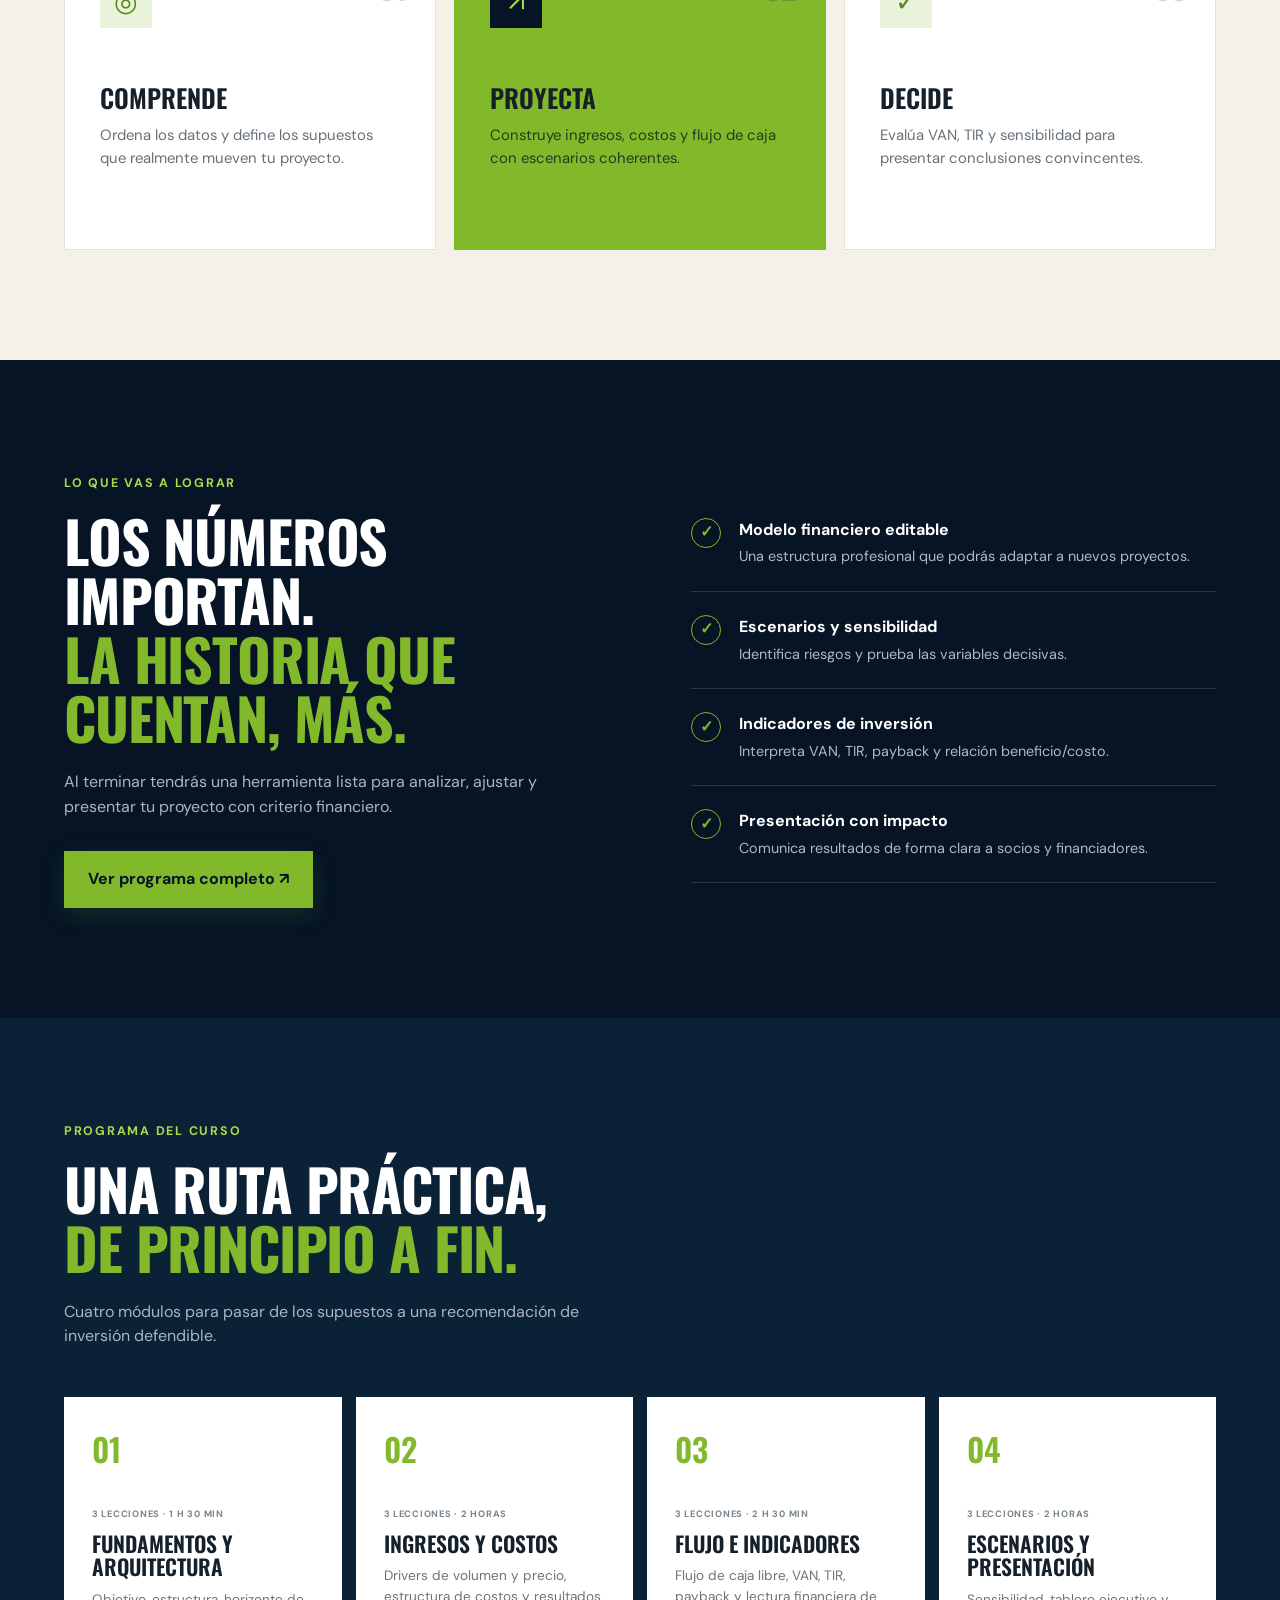
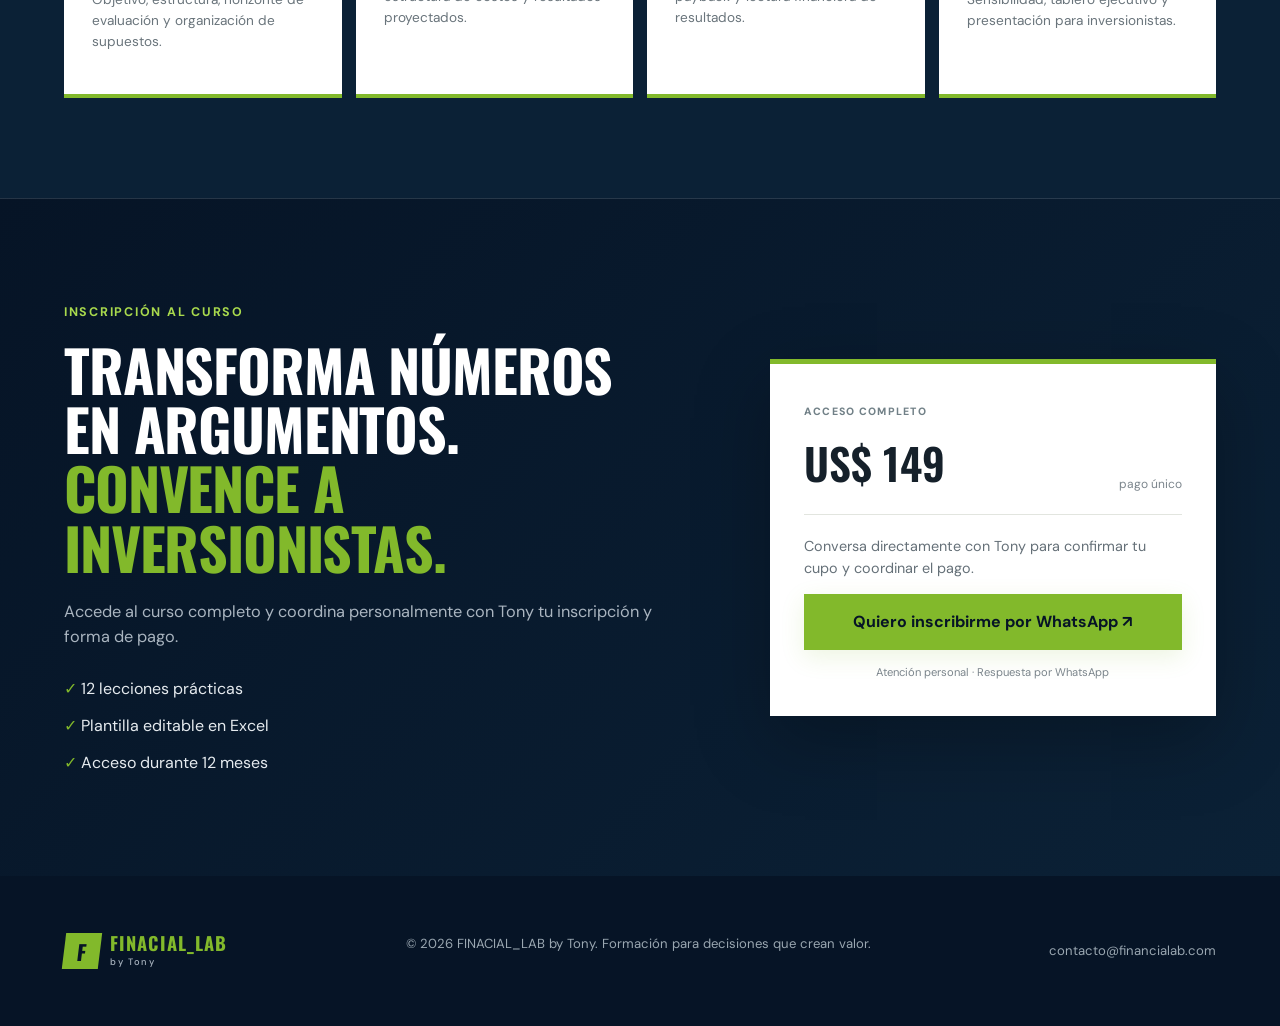
==== commit 082e9b91: "Add files via upload" ====
--- a/index.html
+++ b/index.html
@@ -19,7 +19,8 @@
       <a href="#inicio">Inicio</a>
       <a href="#metodo">Metodología</a>
       <a href="#resultados">Resultado</a>
-      <a class="button button-small" href="cursos.html#inscripcion">Inscribirme</a>
+      <a href="#programa">Programa</a>
+      <a class="button button-small" href="#inscripcion">Inscribirme</a>
     </nav>
   </header>
 
@@ -103,10 +104,34 @@
       </div>
     </section>
 
-    <section class="final-cta">
-      <span class="eyebrow dark">Tu proyecto merece claridad</span>
-      <h2>Transforma números en argumentos.<br><em>Convence a inversionistas.</em></h2>
-      <a class="button button-dark" href="cursos.html">Comenzar ahora ↗</a>
+    <section class="program-section" id="programa">
+      <div class="section-heading reveal">
+        <span class="eyebrow">Programa del curso</span>
+        <h2>Una ruta práctica,<br><em>de principio a fin.</em></h2>
+        <p>Cuatro módulos para pasar de los supuestos a una recomendación de inversión defendible.</p>
+      </div>
+      <div class="program-grid">
+        <article class="program-card reveal"><b>01</b><small>3 LECCIONES · 1 H 30 MIN</small><h3>Fundamentos y arquitectura</h3><p>Objetivo, estructura, horizonte de evaluación y organización de supuestos.</p></article>
+        <article class="program-card reveal"><b>02</b><small>3 LECCIONES · 2 HORAS</small><h3>Ingresos y costos</h3><p>Drivers de volumen y precio, estructura de costos y resultados proyectados.</p></article>
+        <article class="program-card reveal"><b>03</b><small>3 LECCIONES · 2 H 30 MIN</small><h3>Flujo e indicadores</h3><p>Flujo de caja libre, VAN, TIR, payback y lectura financiera de resultados.</p></article>
+        <article class="program-card reveal"><b>04</b><small>3 LECCIONES · 2 HORAS</small><h3>Escenarios y presentación</h3><p>Sensibilidad, tablero ejecutivo y presentación para inversionistas.</p></article>
+      </div>
+    </section>
+
+    <section class="enrollment-section" id="inscripcion">
+      <div class="enrollment-copy reveal">
+        <span class="eyebrow">Inscripción al curso</span>
+        <h2>Transforma números en argumentos.<br><em>Convence a inversionistas.</em></h2>
+        <p>Accede al curso completo y coordina personalmente con Tony tu inscripción y forma de pago.</p>
+        <div class="enrollment-benefits"><span>✓ 12 lecciones prácticas</span><span>✓ Plantilla editable en Excel</span><span>✓ Acceso durante 12 meses</span></div>
+      </div>
+      <div class="enrollment-card reveal">
+        <small>ACCESO COMPLETO</small>
+        <div class="enrollment-price"><strong>US$ 149</strong><span>pago único</span></div>
+        <p>Conversa directamente con Tony para confirmar tu cupo y coordinar el pago.</p>
+        <a class="button full whatsapp-button" href="https://wa.me/qr/5IDLUU54GZORE1" target="_blank" rel="noopener">Quiero inscribirme por WhatsApp ↗</a>
+        <em>Atención personal · Respuesta por WhatsApp</em>
+      </div>
     </section>
   </main>
 
--- a/styles.css
+++ b/styles.css
@@ -20,3 +20,14 @@
 section[id],body[id],aside[id]{scroll-margin-top:100px}
 @media(max-width:700px){body{padding-top:72px}.site-header{height:72px;padding:0 12px}.brand-mark{width:29px;height:29px}.brand-name{font-size:.82rem}.brand-copy small{font-size:.48rem}.nav-links{position:static;background:transparent;padding:0;flex-direction:row;align-items:center;gap:9px}.nav-links a{font-size:.65rem;white-space:nowrap}.nav-links .button{padding:8px 10px}.site-header .brand{gap:6px}section[id],body[id],aside[id]{scroll-margin-top:86px}}
 @media(max-width:460px){.site-header{padding:0 7px}.brand-mark{display:none}.brand-name{font-size:.68rem}.brand-copy small{font-size:.42rem}.nav-links{gap:6px}.nav-links a{font-size:.57rem}.nav-links .button{padding:7px}}
+
+/* Inscripción integrada al final de la landing */
+.enrollment-section{padding:100px max(5vw,calc((100vw - 1300px)/2));display:grid;grid-template-columns:1.15fr .85fr;gap:8vw;align-items:center;background:linear-gradient(135deg,#061426 0%,#0b2136 100%);border-top:1px solid rgba(255,255,255,.12)}
+.enrollment-copy>p{color:#aab5c0;max-width:650px;font-size:1.02rem}.enrollment-benefits{display:flex;flex-direction:column;gap:12px;margin-top:28px;color:#e6ebef}.enrollment-benefits span::first-letter{color:var(--green)}
+.enrollment-card{background:#fff;color:var(--ink);padding:34px;border-top:5px solid var(--green);box-shadow:var(--shadow)}.enrollment-card>small{color:#718087;font-size:.66rem;font-weight:800;letter-spacing:.12em}.enrollment-price{display:flex;justify-content:space-between;align-items:end;border-bottom:1px solid #e2e5df;padding:7px 0 20px;margin-bottom:20px}.enrollment-price strong{font:600 2.7rem "Oswald"}.enrollment-price span{color:#7b858c;font-size:.75rem}.enrollment-card>p{color:#657078;font-size:.9rem}.enrollment-card>em{display:block;text-align:center;color:#7b858c;font-size:.7rem;font-style:normal;margin-top:14px}.whatsapp-button{background:var(--green)}
+@media(max-width:900px){.enrollment-section{grid-template-columns:1fr;gap:35px;padding:75px 6vw}.enrollment-card{max-width:520px}}
+
+/* Programa integrado */
+.program-section{padding:100px max(5vw,calc((100vw - 1300px)/2));background:#0b2136}.program-section .section-heading>p{color:#aab5c0}.program-grid{display:grid;grid-template-columns:repeat(4,1fr);gap:14px;margin-top:48px}.program-card{position:relative;background:#fff;color:var(--ink);padding:28px;min-height:285px;border-bottom:4px solid var(--green)}.program-card>b{display:block;font:600 2rem "Oswald";color:var(--green);margin-bottom:35px}.program-card>small{display:block;color:#77838a;font-size:.58rem;font-weight:700;letter-spacing:.08em}.program-card h3{font:600 1.35rem/1.1 "Oswald";text-transform:uppercase;margin:10px 0}.program-card p{color:#69747b;font-size:.85rem}
+@media(max-width:1000px){.program-grid{grid-template-columns:repeat(2,1fr)}}
+@media(max-width:600px){.program-section{padding:75px 6vw}.program-grid{grid-template-columns:1fr}.program-card{min-height:240px}.nav-links{gap:4px!important}.nav-links a{font-size:.52rem!important}.nav-links .button{padding:7px 6px!important}}
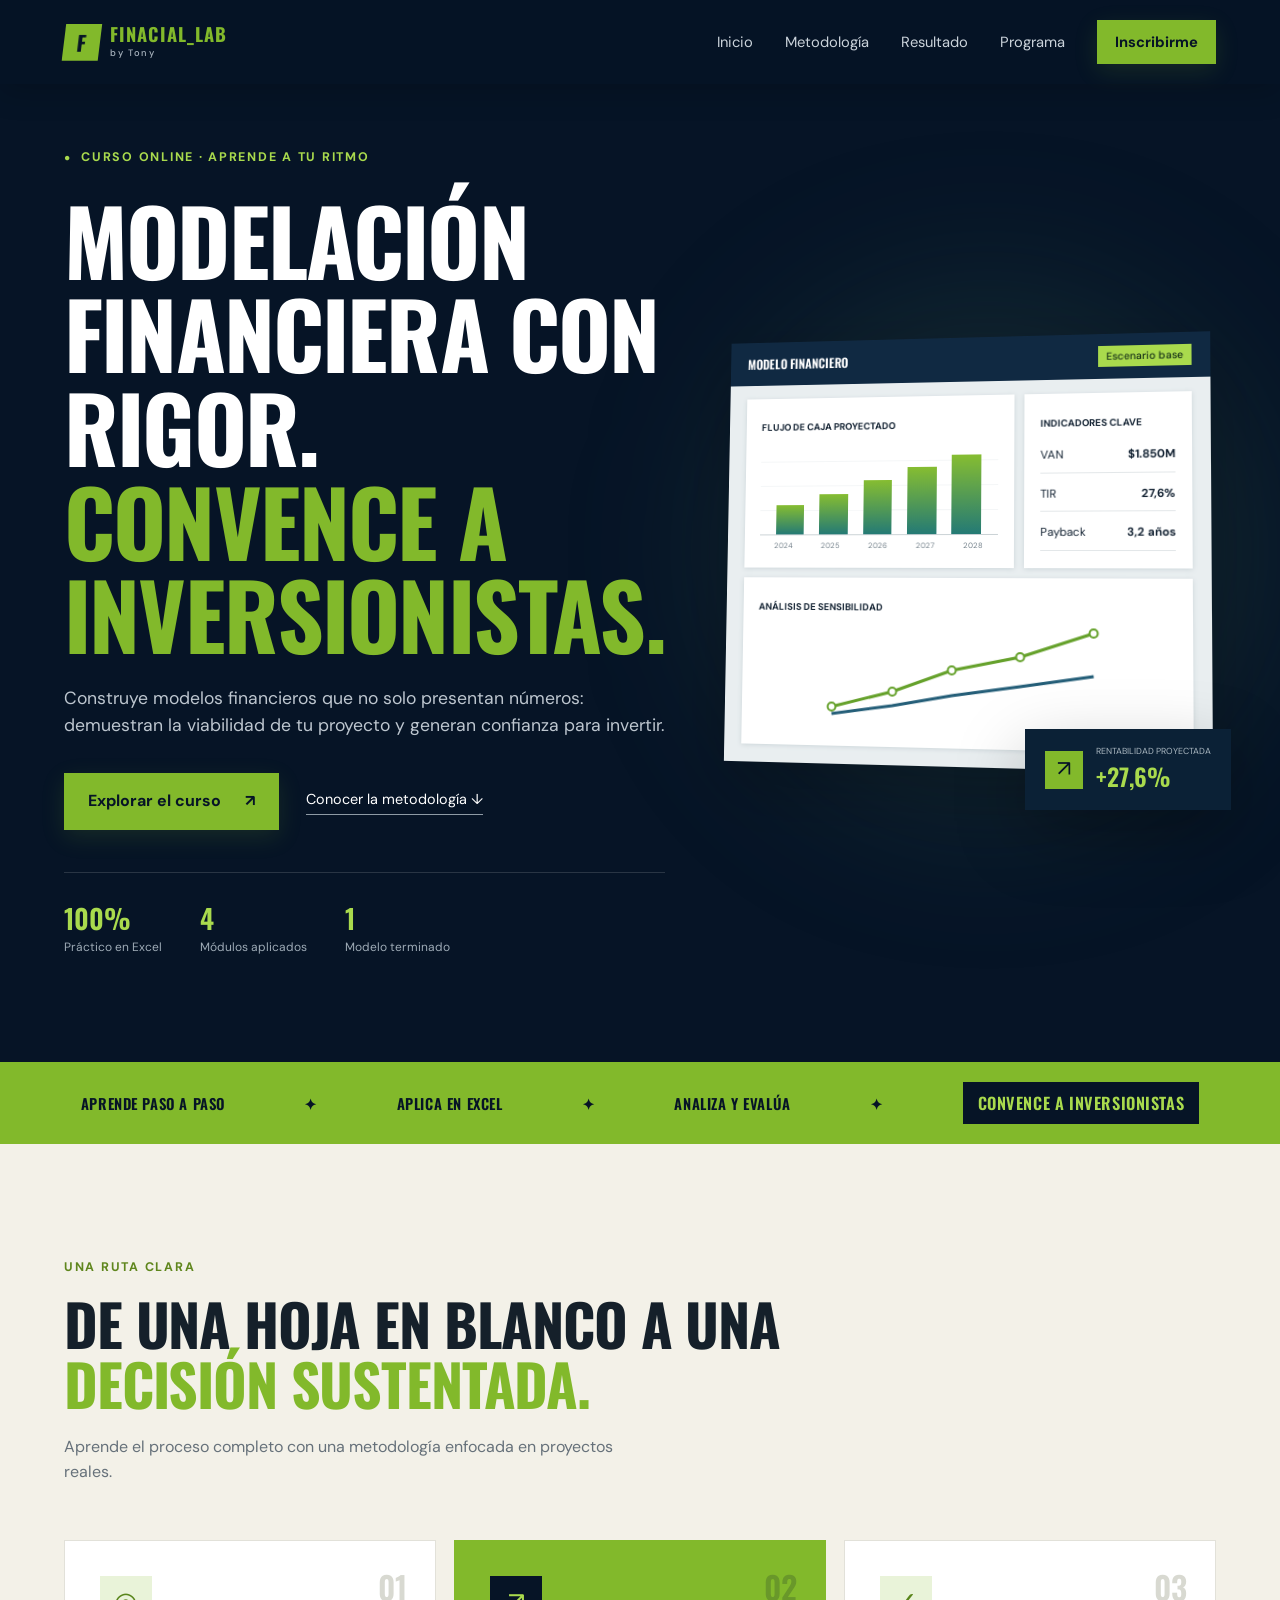
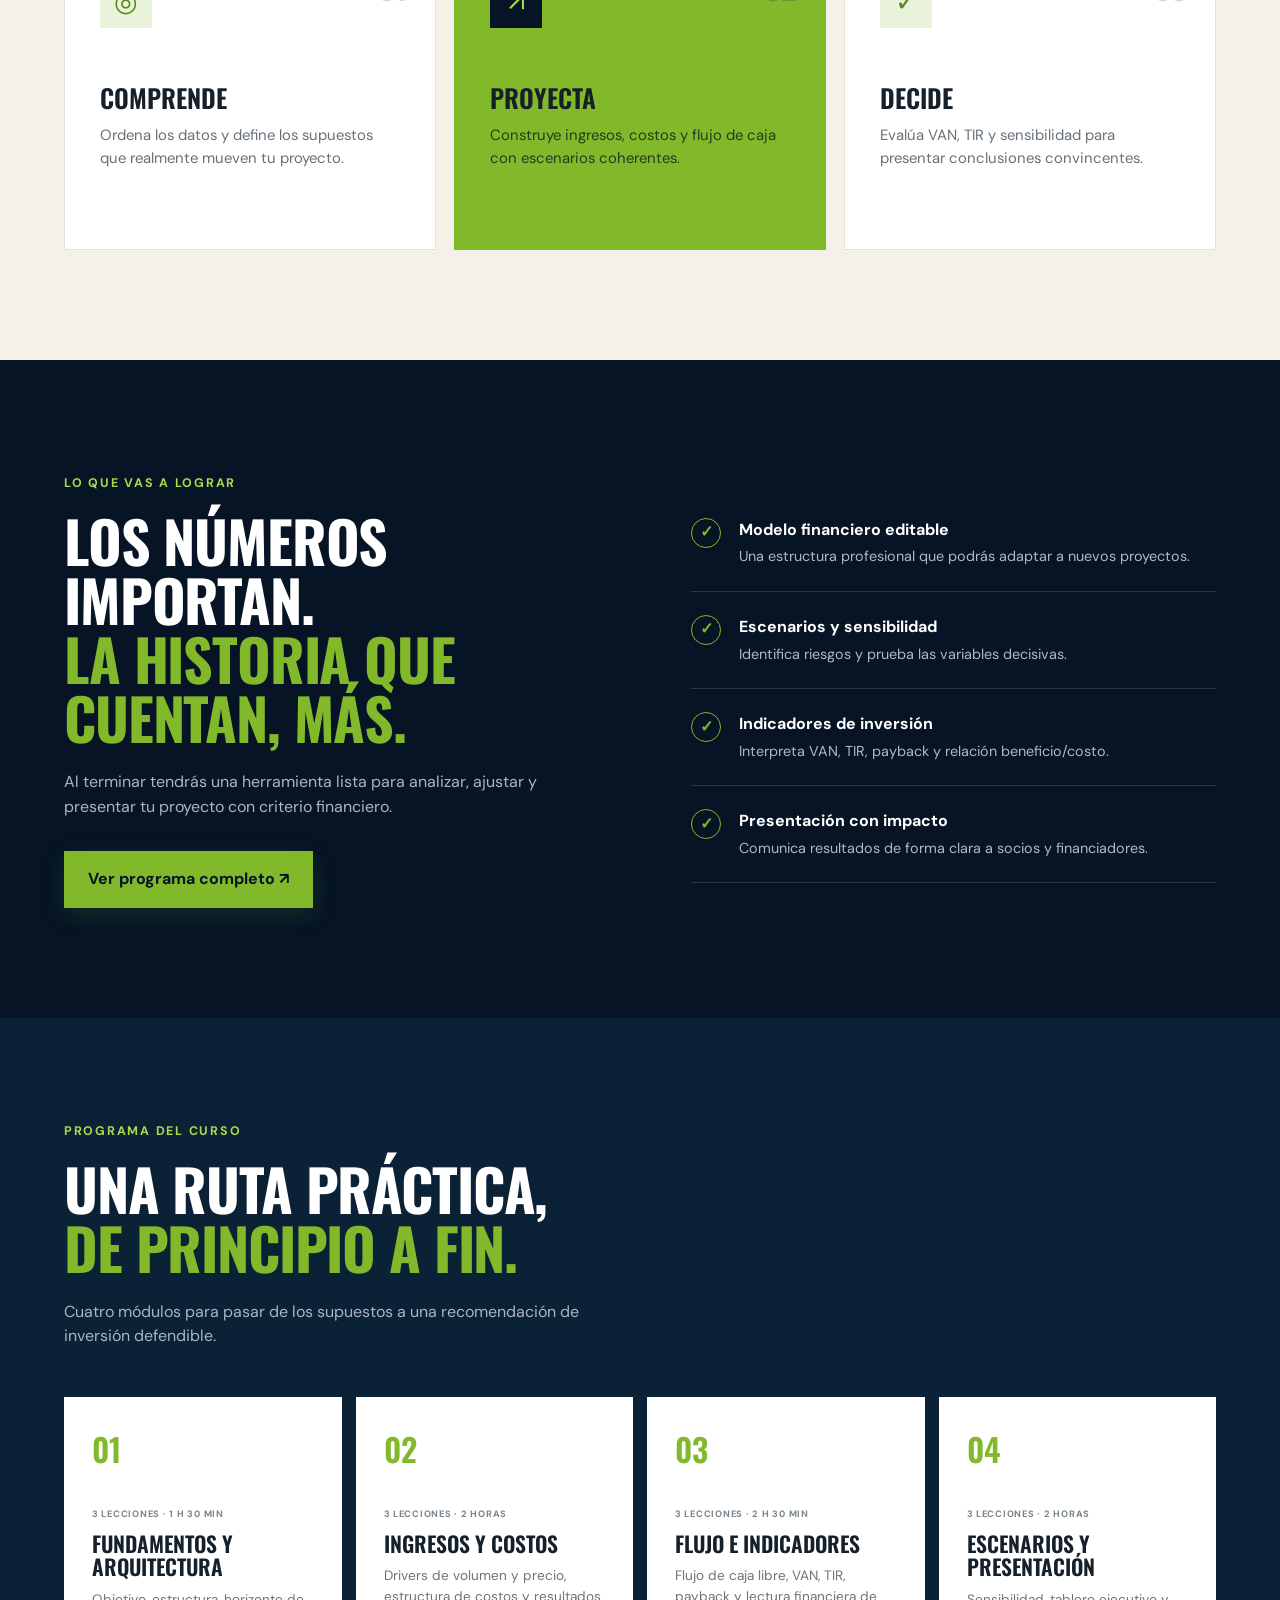
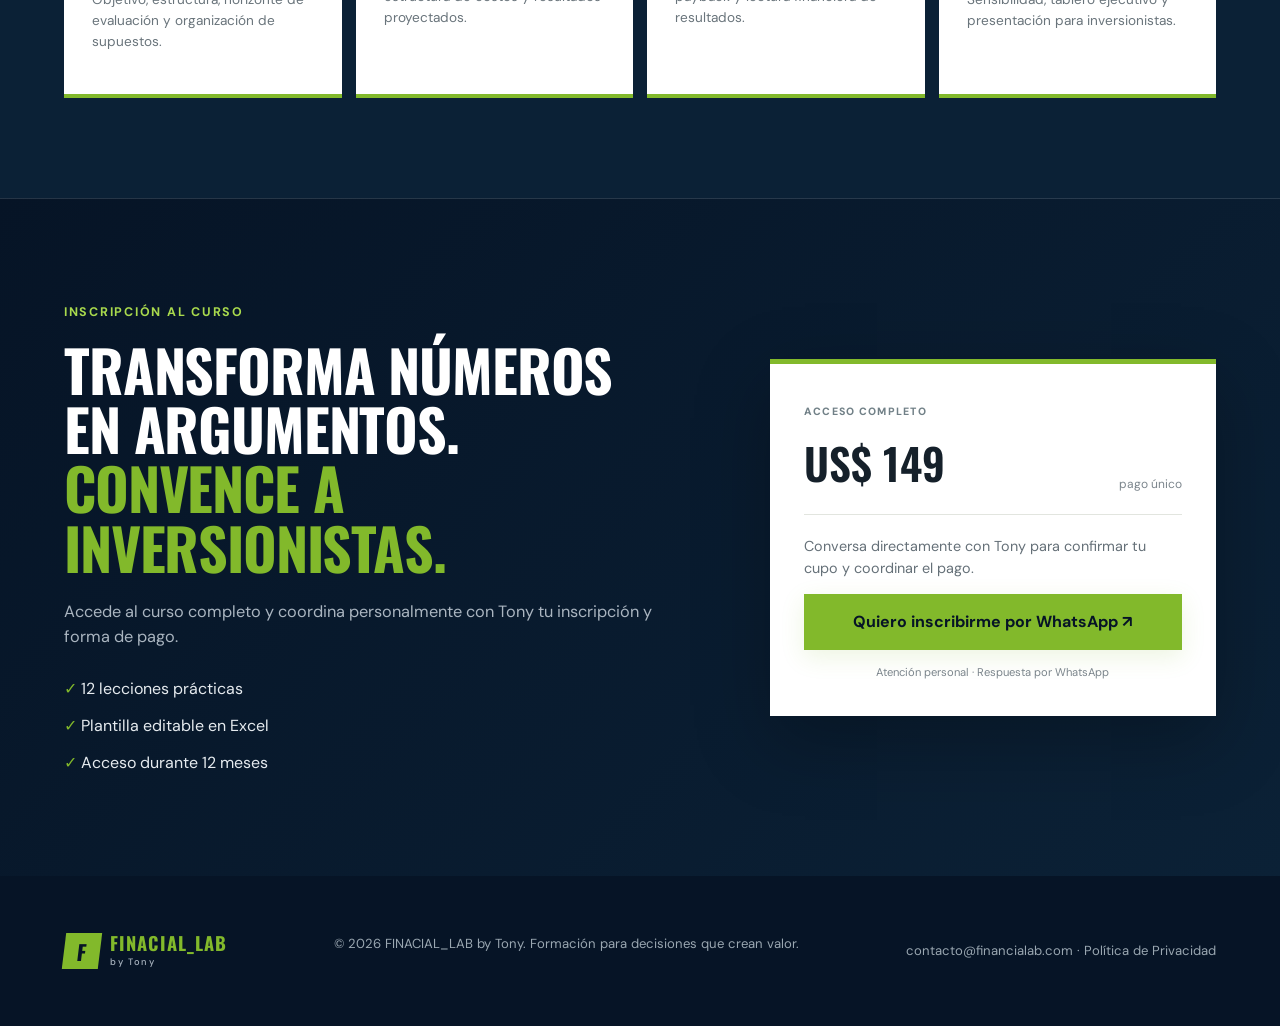
==== commit 1d5b5dbd: "index.html" ====
--- a/index.html
+++ b/index.html
@@ -135,7 +135,7 @@
     </section>
   </main>
 
-  <footer><a class="brand" href="index.html"><span class="brand-mark">F</span><span class="brand-copy"><span class="brand-name">FINACIAL_<em>LAB</em></span><small>by Tony</small></span></a><p>© <span id="year"></span> FINACIAL_LAB by Tony. Formación para decisiones que crean valor.</p><a href="mailto:contacto@financialab.com">contacto@financialab.com</a></footer>
+  <footer><a class="brand" href="index.html"><span class="brand-mark">F</span><span class="brand-copy"><span class="brand-name">FINACIAL_<em>LAB</em></span><small>by Tony</small></span></a><p>© <span id="year"></span> FINACIAL_LAB by Tony. Formación para decisiones que crean valor.</p><span><a href="mailto:contacto@financialab.com">contacto@financialab.com</a> · <a href="privacidad.html">Política de Privacidad</a></span></footer>
   <script src="script.js"></script>
 </body>
 </html>
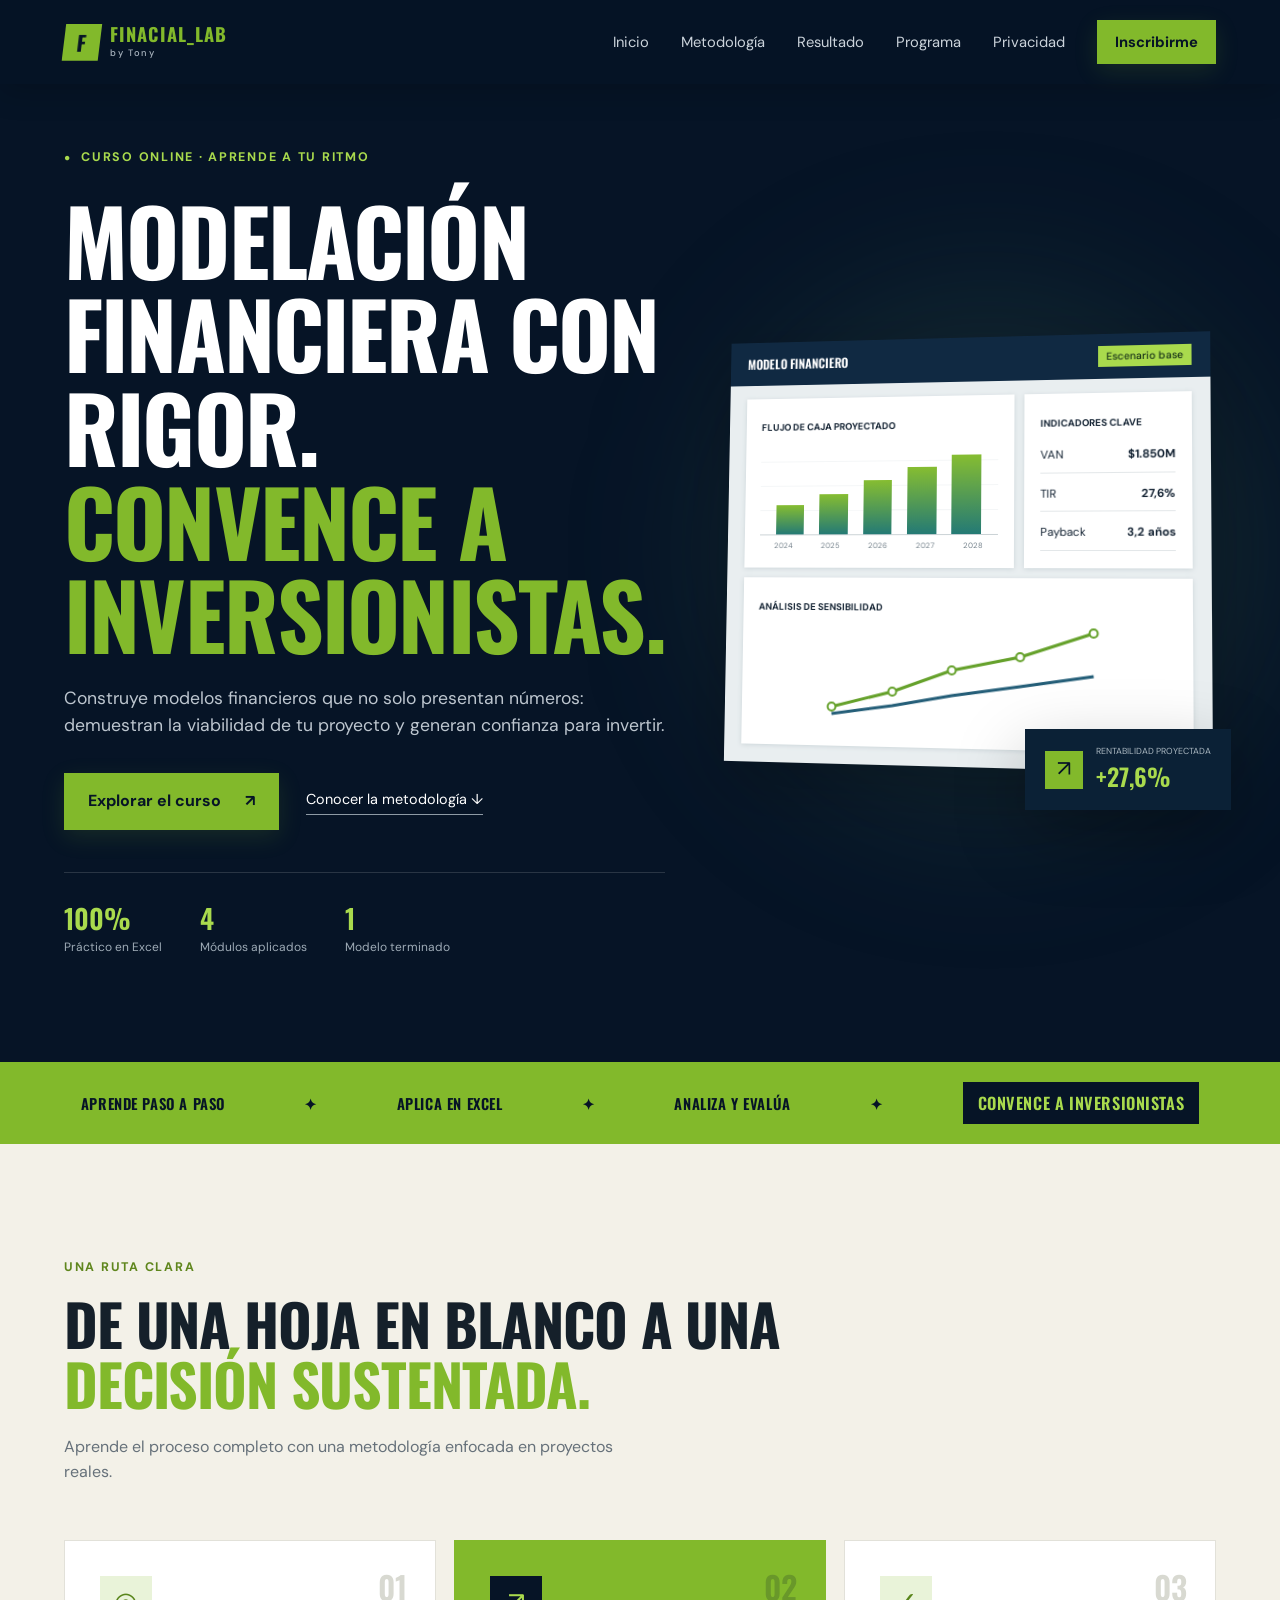
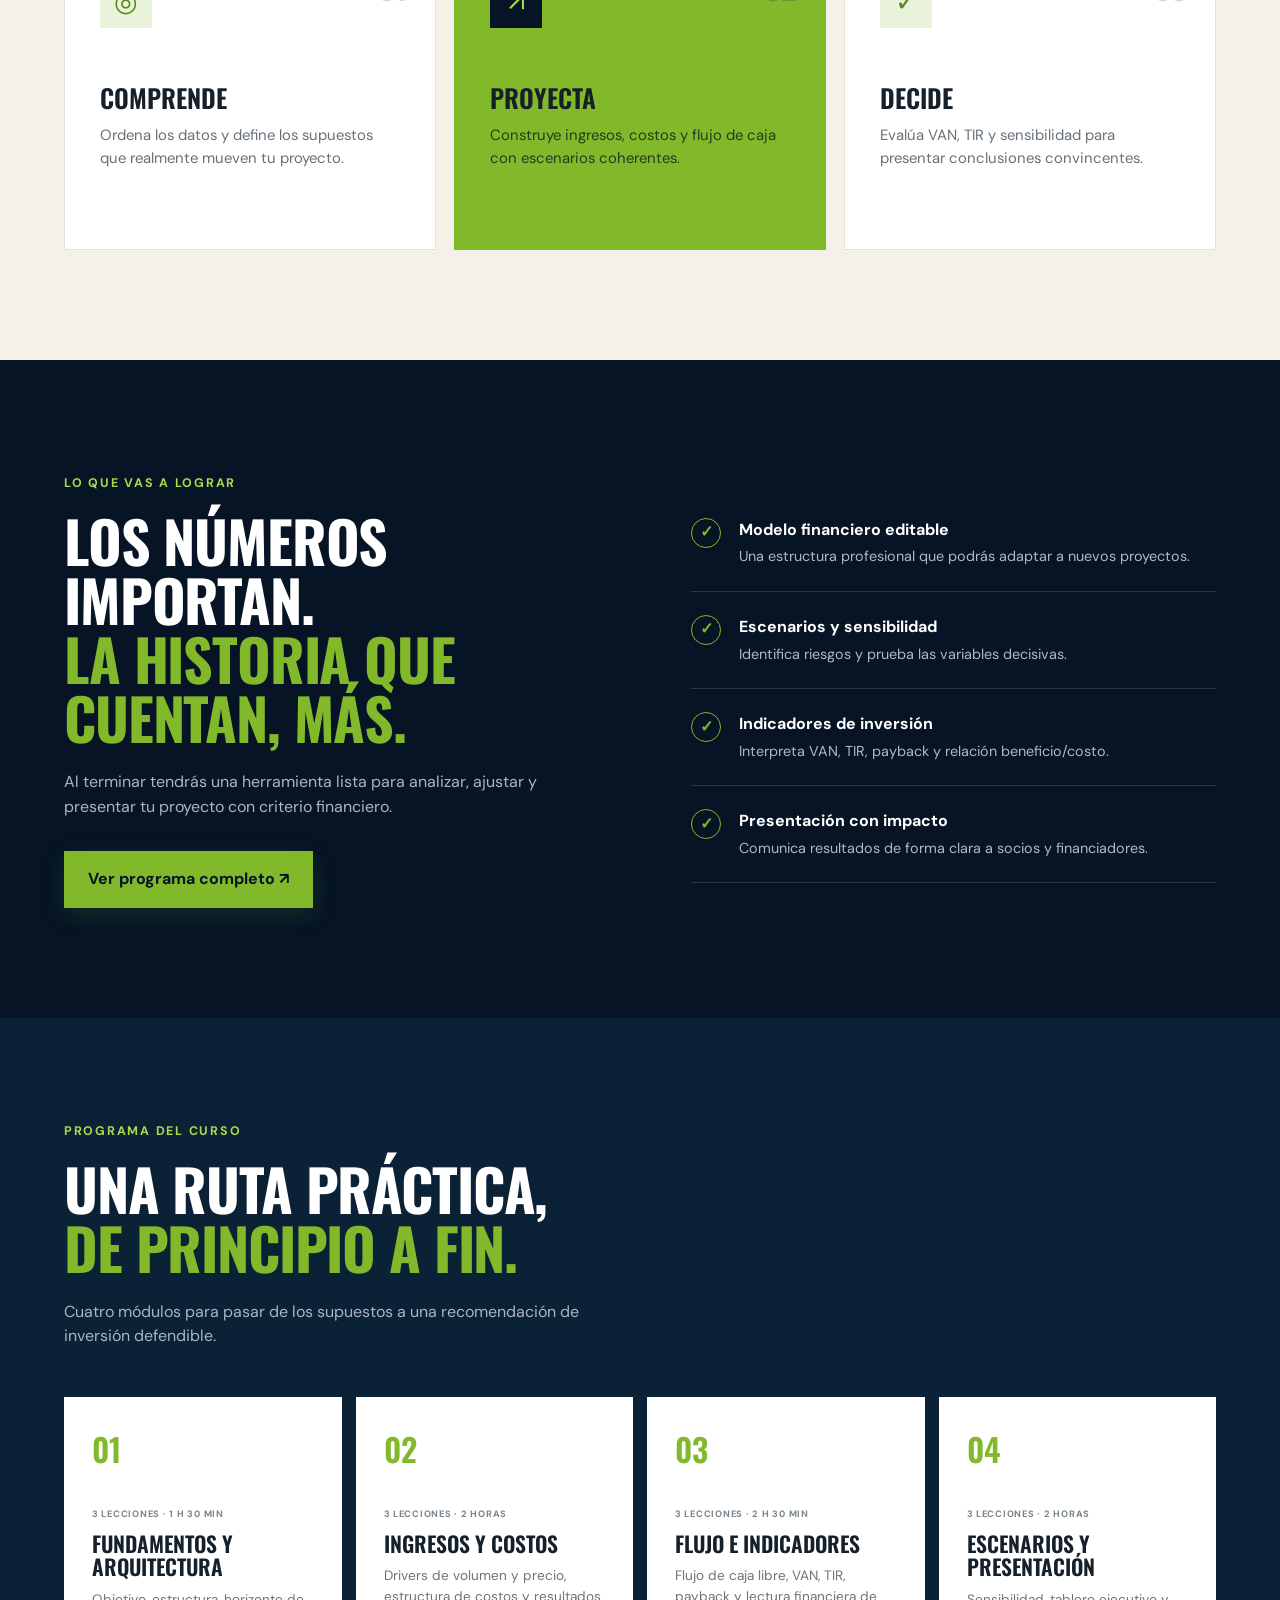
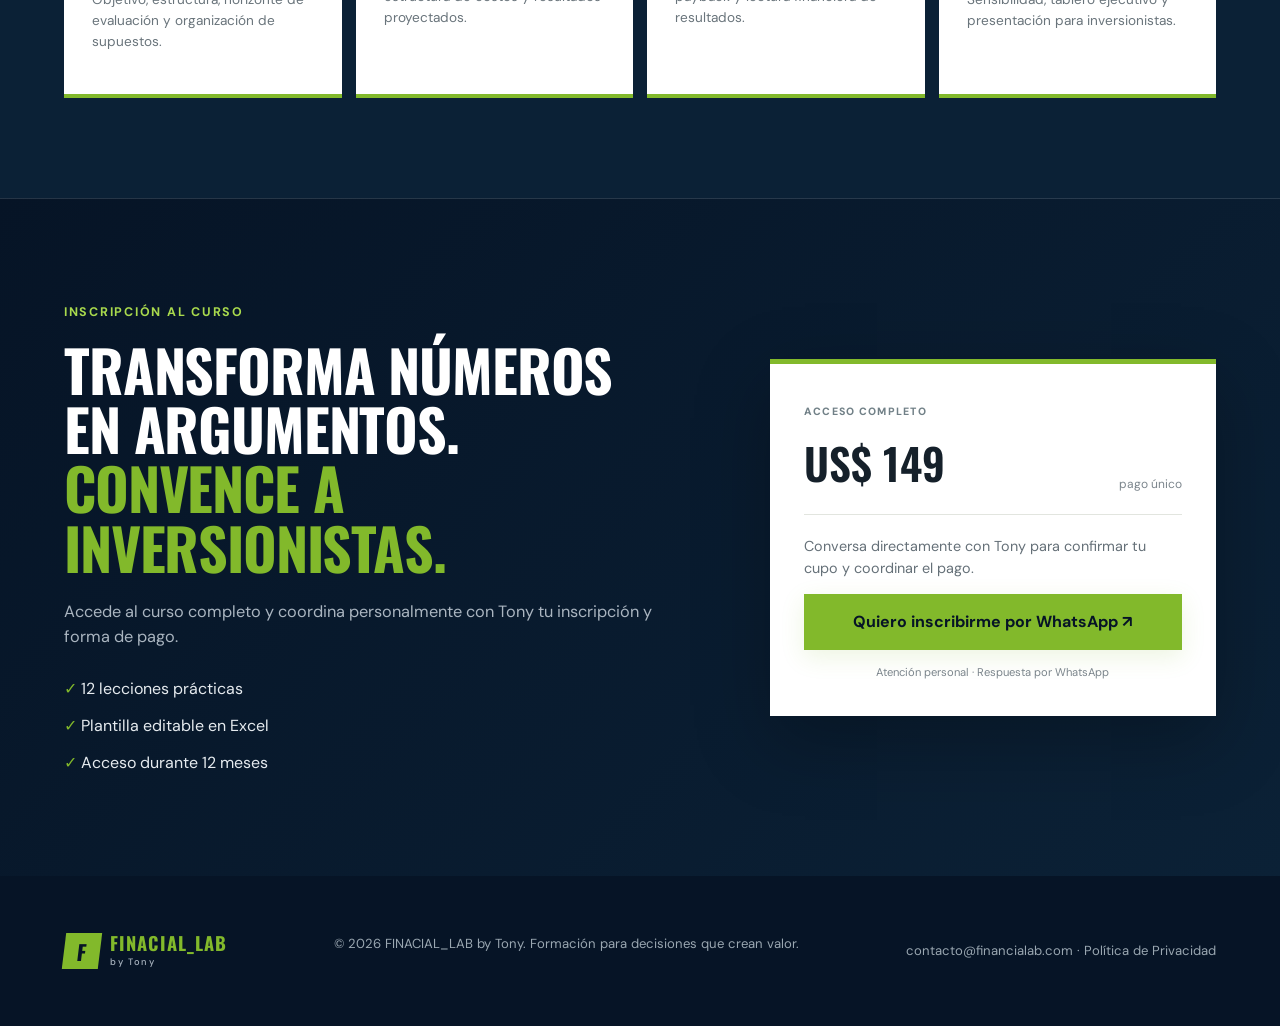
==== commit 7d7ea745: "Add files via upload" ====
--- a/index.html
+++ b/index.html
@@ -20,6 +20,7 @@
       <a href="#metodo">Metodología</a>
       <a href="#resultados">Resultado</a>
       <a href="#programa">Programa</a>
+      <a href="privacidad.html">Privacidad</a>
       <a class="button button-small" href="#inscripcion">Inscribirme</a>
     </nav>
   </header>
